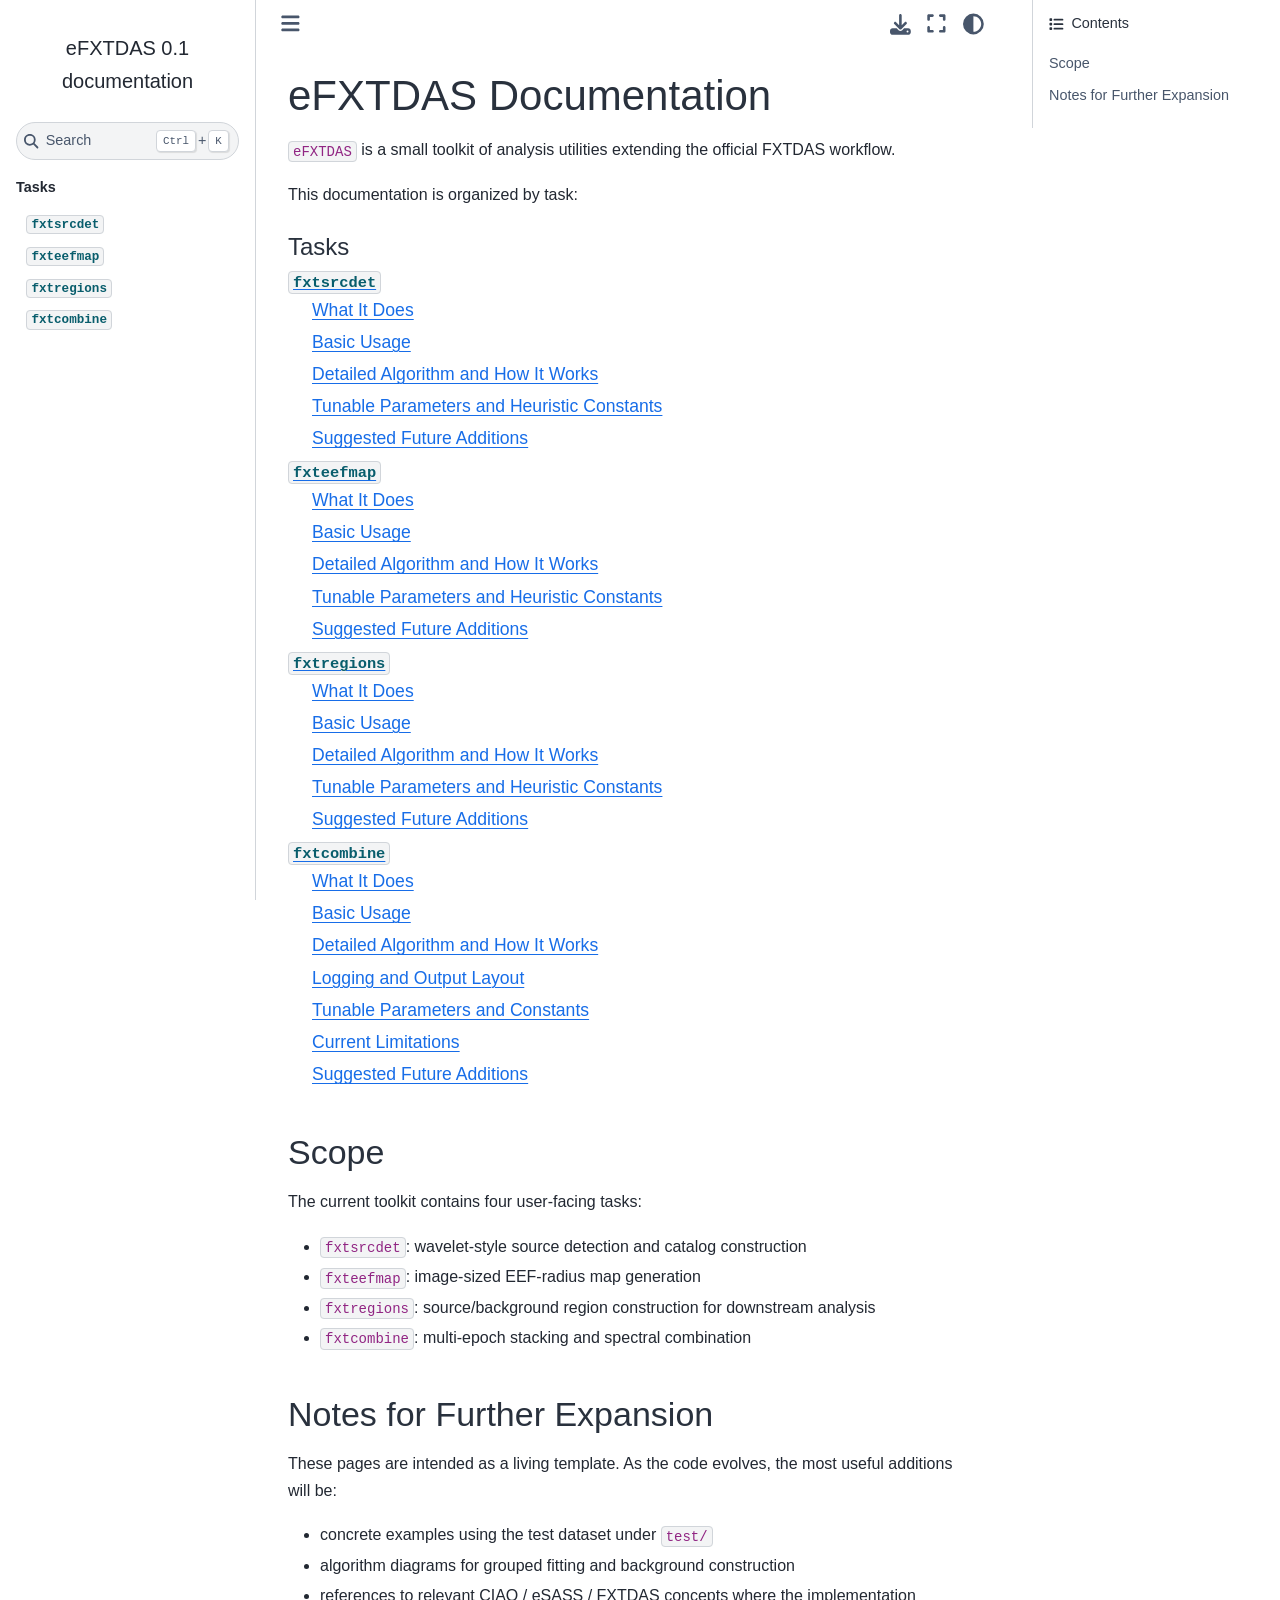
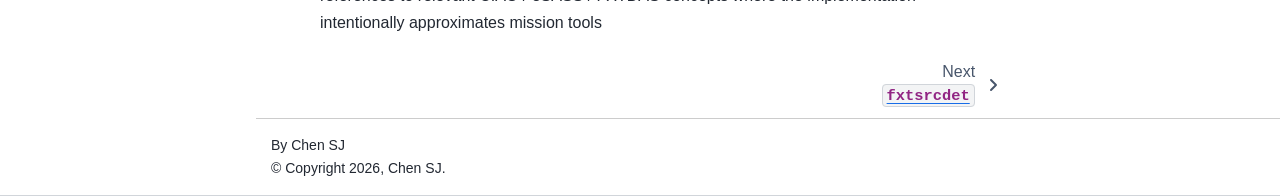
==== docs/_build/html/index.html @ da0e49a5 "first commit from macm4" ====
<!DOCTYPE html>


<html lang="en" data-content_root="./" >

  <head>
    <meta charset="utf-8" />
    <meta name="viewport" content="width=device-width, initial-scale=1.0" /><meta name="viewport" content="width=device-width, initial-scale=1" />

    <title>eFXTDAS Documentation &#8212; eFXTDAS 0.1 documentation</title>
  
  
  
  <script data-cfasync="false">
    document.documentElement.dataset.mode = localStorage.getItem("mode") || "";
    document.documentElement.dataset.theme = localStorage.getItem("theme") || "";
  </script>
  <!--
    this give us a css class that will be invisible only if js is disabled
  -->
  <noscript>
    <style>
      .pst-js-only { display: none !important; }

    </style>
  </noscript>
  
  <!-- Loaded before other Sphinx assets -->
  <link href="_static/styles/theme.css?digest=8878045cc6db502f8baf" rel="stylesheet" />
<link href="_static/styles/pydata-sphinx-theme.css?digest=8878045cc6db502f8baf" rel="stylesheet" />

    <link rel="stylesheet" type="text/css" href="_static/pygments.css?v=8f2a1f02" />
    <link rel="stylesheet" type="text/css" href="_static/styles/sphinx-book-theme.css?v=3c74b3bc" />
    <link rel="stylesheet" type="text/css" href="_static/custom.css?v=6dabc696" />
  
  <!-- So that users can add custom icons -->
  <script src="_static/scripts/fontawesome.js?digest=8878045cc6db502f8baf"></script>
  <!-- Pre-loaded scripts that we'll load fully later -->
  <link rel="preload" as="script" href="_static/scripts/bootstrap.js?digest=8878045cc6db502f8baf" />
<link rel="preload" as="script" href="_static/scripts/pydata-sphinx-theme.js?digest=8878045cc6db502f8baf" />

    <script src="_static/documentation_options.js?v=e1a75a79"></script>
    <script src="_static/doctools.js?v=9bcbadda"></script>
    <script src="_static/sphinx_highlight.js?v=dc90522c"></script>
    <script src="_static/scripts/sphinx-book-theme.js?v=fab101a9"></script>
    <script>DOCUMENTATION_OPTIONS.pagename = 'index';</script>
    <link rel="index" title="Index" href="genindex.html" />
    <link rel="search" title="Search" href="search.html" />
    <link rel="next" title="fxtsrcdet" href="fxtsrcdet.html" />
  <meta name="viewport" content="width=device-width, initial-scale=1"/>
  <meta name="docsearch:language" content="en"/>
  <meta name="docsearch:version" content="" />
  </head>
  
  
  <body data-bs-spy="scroll" data-bs-target=".bd-toc-nav" data-offset="180" data-bs-root-margin="0px 0px -60%" data-default-mode="">

  
  
  <div id="pst-skip-link" class="skip-link d-print-none"><a href="#main-content">Skip to main content</a></div>
  
  <div id="pst-scroll-pixel-helper"></div>
  
  <button type="button" class="btn rounded-pill" id="pst-back-to-top">
    <i class="fa-solid fa-arrow-up"></i>Back to top</button>

  
  <dialog id="pst-search-dialog">
    
<form class="bd-search d-flex align-items-center"
      action="search.html"
      method="get">
  <i class="fa-solid fa-magnifying-glass"></i>
  <input type="search"
         class="form-control"
         name="q"
         placeholder="Search..."
         aria-label="Search..."
         autocomplete="off"
         autocorrect="off"
         autocapitalize="off"
         spellcheck="false"/>
  <span class="search-button__kbd-shortcut"><kbd class="kbd-shortcut__modifier">Ctrl</kbd>+<kbd>K</kbd></span>
</form>
  </dialog>

  <div class="pst-async-banner-revealer d-none">
  <aside id="bd-header-version-warning" class="d-none d-print-none" aria-label="Version warning"></aside>
</div>

  
    <header class="bd-header navbar navbar-expand-lg bd-navbar d-print-none">
    </header>
  

  <div class="bd-container">
    <div class="bd-container__inner bd-page-width">
      
      
      
        
      
      <dialog id="pst-primary-sidebar-modal"></dialog>
      <div id="pst-primary-sidebar" class="bd-sidebar-primary bd-sidebar">
        

  
  <div class="sidebar-header-items sidebar-primary__section">
    
    
    
    
  </div>
  
    <div class="sidebar-primary-items__start sidebar-primary__section">
        <div class="sidebar-primary-item">

  
    
  

<a class="navbar-brand logo" href="#">
  
  
  
  
  
  
    <p class="title logo__title">eFXTDAS 0.1 documentation</p>
  
</a></div>
        <div class="sidebar-primary-item">

<button class="btn search-button-field search-button__button pst-js-only" title="Search" aria-label="Search" data-bs-placement="bottom" data-bs-toggle="tooltip">
 <i class="fa-solid fa-magnifying-glass"></i>
 <span class="search-button__default-text">Search</span>
 <span class="search-button__kbd-shortcut"><kbd class="kbd-shortcut__modifier">Ctrl</kbd>+<kbd class="kbd-shortcut__modifier">K</kbd></span>
</button></div>
        <div class="sidebar-primary-item"><nav class="bd-links bd-docs-nav" aria-label="Main">
    <div class="bd-toc-item navbar-nav active">
        <p aria-level="2" class="caption" role="heading"><span class="caption-text">Tasks</span></p>
<ul class="nav bd-sidenav">
<li class="toctree-l1"><a class="reference internal" href="fxtsrcdet.html"><code class="docutils literal notranslate"><span class="pre">fxtsrcdet</span></code></a></li>
<li class="toctree-l1"><a class="reference internal" href="fxteefmap.html"><code class="docutils literal notranslate"><span class="pre">fxteefmap</span></code></a></li>
<li class="toctree-l1"><a class="reference internal" href="fxtregions.html"><code class="docutils literal notranslate"><span class="pre">fxtregions</span></code></a></li>
<li class="toctree-l1"><a class="reference internal" href="fxtcombine.html"><code class="docutils literal notranslate"><span class="pre">fxtcombine</span></code></a></li>
</ul>

    </div>
</nav></div>
    </div>
  
  
  <div class="sidebar-primary-items__end sidebar-primary__section">
      <div class="sidebar-primary-item">
<div id="ethical-ad-placement"
      class="flat"
      data-ea-publisher="readthedocs"
      data-ea-type="readthedocs-sidebar"
      data-ea-manual="true">
</div></div>
  </div>


      </div>
      
      <main id="main-content" class="bd-main" role="main">
        
        

<div class="sbt-scroll-pixel-helper"></div>

          <div class="bd-content">
            <div class="bd-article-container">
              
              <div class="bd-header-article d-print-none">
<div class="header-article-items header-article__inner">
  
    <div class="header-article-items__start">
      
        <div class="header-article-item"><button class="sidebar-toggle primary-toggle btn btn-sm" title="Toggle primary sidebar" data-bs-placement="bottom" data-bs-toggle="tooltip">
  <span class="fa-solid fa-bars"></span>
</button></div>
      
    </div>
  
  
    <div class="header-article-items__end">
      
        <div class="header-article-item">

<div class="article-header-buttons">





<div class="dropdown dropdown-download-buttons">
  <button class="btn dropdown-toggle" type="button" data-bs-toggle="dropdown" aria-expanded="false" aria-label="Download this page">
    <i class="fas fa-download"></i>
  </button>
  <ul class="dropdown-menu">
      
      
      
      <li><a href="_sources/index.md" target="_blank"
   class="btn btn-sm btn-download-source-button dropdown-item"
   title="Download source file"
   data-bs-placement="left" data-bs-toggle="tooltip"
>
  

<span class="btn__icon-container">
  <i class="fas fa-file"></i>
  </span>
<span class="btn__text-container">.md</span>
</a>
</li>
      
      
      
      
      <li>
<button onclick="window.print()"
  class="btn btn-sm btn-download-pdf-button dropdown-item"
  title="Print to PDF"
  data-bs-placement="left" data-bs-toggle="tooltip"
>
  

<span class="btn__icon-container">
  <i class="fas fa-file-pdf"></i>
  </span>
<span class="btn__text-container">.pdf</span>
</button>
</li>
      
  </ul>
</div>




<button onclick="toggleFullScreen()"
  class="btn btn-sm btn-fullscreen-button pst-navbar-icon"
  title="Fullscreen mode"
  data-bs-placement="bottom" data-bs-toggle="tooltip"
>
  

<span class="btn__icon-container">
  <i class="fas fa-expand"></i>
  </span>

</button>



<button class="btn btn-sm nav-link pst-navbar-icon theme-switch-button pst-js-only" aria-label="Color mode" data-bs-title="Color mode"  data-bs-placement="bottom" data-bs-toggle="tooltip">
  <i class="theme-switch fa-solid fa-sun                fa-lg" data-mode="light" title="Light"></i>
  <i class="theme-switch fa-solid fa-moon               fa-lg" data-mode="dark"  title="Dark"></i>
  <i class="theme-switch fa-solid fa-circle-half-stroke fa-lg" data-mode="auto"  title="System Settings"></i>
</button>


<button class="btn btn-sm pst-navbar-icon search-button search-button__button pst-js-only" title="Search" aria-label="Search" data-bs-placement="bottom" data-bs-toggle="tooltip">
    <i class="fa-solid fa-magnifying-glass fa-lg"></i>
</button>
<button class="sidebar-toggle secondary-toggle btn btn-sm pst-navbar-icon" title="Toggle secondary sidebar" data-bs-placement="bottom" data-bs-toggle="tooltip">
    <span class="fa-solid fa-list"></span>
</button>
</div></div>
      
    </div>
  
</div>
</div>
              
              

<div id="jb-print-docs-body" class="onlyprint">
    <h1>eFXTDAS Documentation</h1>
    <!-- Table of contents -->
    <div id="print-main-content">
        <div id="jb-print-toc">
            
            <div>
                <h2> Contents </h2>
            </div>
            <nav aria-label="Page">
                <ul class="visible nav section-nav flex-column">
<li class="toc-h2 nav-item toc-entry"><a class="reference internal nav-link" href="#scope">Scope</a></li>
<li class="toc-h2 nav-item toc-entry"><a class="reference internal nav-link" href="#notes-for-further-expansion">Notes for Further Expansion</a></li>
</ul>
            </nav>
        </div>
    </div>
</div>

              
                
<div id="searchbox"></div>
                <article class="bd-article">
                  
  <section id="efxtdas-documentation">
<h1>eFXTDAS Documentation<a class="headerlink" href="#efxtdas-documentation" title="Link to this heading">#</a></h1>
<p><code class="docutils literal notranslate"><span class="pre">eFXTDAS</span></code> is a small toolkit of analysis utilities extending the official FXTDAS workflow.</p>
<p>This documentation is organized by task:</p>
<div class="toctree-wrapper compound">
<p aria-level="2" class="caption" role="heading"><span class="caption-text">Tasks</span></p>
<ul>
<li class="toctree-l1"><a class="reference internal" href="fxtsrcdet.html"><code class="docutils literal notranslate"><span class="pre">fxtsrcdet</span></code></a><ul>
<li class="toctree-l2"><a class="reference internal" href="fxtsrcdet.html#what-it-does">What It Does</a></li>
<li class="toctree-l2"><a class="reference internal" href="fxtsrcdet.html#basic-usage">Basic Usage</a></li>
<li class="toctree-l2"><a class="reference internal" href="fxtsrcdet.html#detailed-algorithm-and-how-it-works">Detailed Algorithm and How It Works</a></li>
<li class="toctree-l2"><a class="reference internal" href="fxtsrcdet.html#tunable-parameters-and-heuristic-constants">Tunable Parameters and Heuristic Constants</a></li>
<li class="toctree-l2"><a class="reference internal" href="fxtsrcdet.html#suggested-future-additions">Suggested Future Additions</a></li>
</ul>
</li>
<li class="toctree-l1"><a class="reference internal" href="fxteefmap.html"><code class="docutils literal notranslate"><span class="pre">fxteefmap</span></code></a><ul>
<li class="toctree-l2"><a class="reference internal" href="fxteefmap.html#what-it-does">What It Does</a></li>
<li class="toctree-l2"><a class="reference internal" href="fxteefmap.html#basic-usage">Basic Usage</a></li>
<li class="toctree-l2"><a class="reference internal" href="fxteefmap.html#detailed-algorithm-and-how-it-works">Detailed Algorithm and How It Works</a></li>
<li class="toctree-l2"><a class="reference internal" href="fxteefmap.html#tunable-parameters-and-heuristic-constants">Tunable Parameters and Heuristic Constants</a></li>
<li class="toctree-l2"><a class="reference internal" href="fxteefmap.html#suggested-future-additions">Suggested Future Additions</a></li>
</ul>
</li>
<li class="toctree-l1"><a class="reference internal" href="fxtregions.html"><code class="docutils literal notranslate"><span class="pre">fxtregions</span></code></a><ul>
<li class="toctree-l2"><a class="reference internal" href="fxtregions.html#what-it-does">What It Does</a></li>
<li class="toctree-l2"><a class="reference internal" href="fxtregions.html#basic-usage">Basic Usage</a></li>
<li class="toctree-l2"><a class="reference internal" href="fxtregions.html#detailed-algorithm-and-how-it-works">Detailed Algorithm and How It Works</a></li>
<li class="toctree-l2"><a class="reference internal" href="fxtregions.html#tunable-parameters-and-heuristic-constants">Tunable Parameters and Heuristic Constants</a></li>
<li class="toctree-l2"><a class="reference internal" href="fxtregions.html#suggested-future-additions">Suggested Future Additions</a></li>
</ul>
</li>
<li class="toctree-l1"><a class="reference internal" href="fxtcombine.html"><code class="docutils literal notranslate"><span class="pre">fxtcombine</span></code></a><ul>
<li class="toctree-l2"><a class="reference internal" href="fxtcombine.html#what-it-does">What It Does</a></li>
<li class="toctree-l2"><a class="reference internal" href="fxtcombine.html#basic-usage">Basic Usage</a></li>
<li class="toctree-l2"><a class="reference internal" href="fxtcombine.html#detailed-algorithm-and-how-it-works">Detailed Algorithm and How It Works</a></li>
<li class="toctree-l2"><a class="reference internal" href="fxtcombine.html#logging-and-output-layout">Logging and Output Layout</a></li>
<li class="toctree-l2"><a class="reference internal" href="fxtcombine.html#tunable-parameters-and-constants">Tunable Parameters and Constants</a></li>
<li class="toctree-l2"><a class="reference internal" href="fxtcombine.html#current-limitations">Current Limitations</a></li>
<li class="toctree-l2"><a class="reference internal" href="fxtcombine.html#suggested-future-additions">Suggested Future Additions</a></li>
</ul>
</li>
</ul>
</div>
<section id="scope">
<h2>Scope<a class="headerlink" href="#scope" title="Link to this heading">#</a></h2>
<p>The current toolkit contains four user-facing tasks:</p>
<ul class="simple">
<li><p><code class="docutils literal notranslate"><span class="pre">fxtsrcdet</span></code>: wavelet-style source detection and catalog construction</p></li>
<li><p><code class="docutils literal notranslate"><span class="pre">fxteefmap</span></code>: image-sized EEF-radius map generation</p></li>
<li><p><code class="docutils literal notranslate"><span class="pre">fxtregions</span></code>: source/background region construction for downstream analysis</p></li>
<li><p><code class="docutils literal notranslate"><span class="pre">fxtcombine</span></code>: multi-epoch stacking and spectral combination</p></li>
</ul>
</section>
<section id="notes-for-further-expansion">
<h2>Notes for Further Expansion<a class="headerlink" href="#notes-for-further-expansion" title="Link to this heading">#</a></h2>
<p>These pages are intended as a living template. As the code evolves, the most useful additions will be:</p>
<ul class="simple">
<li><p>concrete examples using the test dataset under <code class="docutils literal notranslate"><span class="pre">test/</span></code></p></li>
<li><p>algorithm diagrams for grouped fitting and background construction</p></li>
<li><p>references to relevant CIAO / eSASS / FXTDAS concepts where the implementation intentionally approximates mission tools</p></li>
</ul>
</section>
</section>


                </article>
              

              
              
              
              
                <footer class="prev-next-footer d-print-none">
                  
<div class="prev-next-area">
    <a class="right-next"
       href="fxtsrcdet.html"
       title="next page">
      <div class="prev-next-info">
        <p class="prev-next-subtitle">next</p>
        <p class="prev-next-title"><code class="docutils literal notranslate"><span class="pre">fxtsrcdet</span></code></p>
      </div>
      <i class="fa-solid fa-angle-right"></i>
    </a>
</div>
                </footer>
              
            </div>
            
            
              
                <dialog id="pst-secondary-sidebar-modal"></dialog>
                <div id="pst-secondary-sidebar" class="bd-sidebar-secondary bd-toc"><div class="sidebar-secondary-items sidebar-secondary__inner">


  <div class="sidebar-secondary-item"><div
    id="pst-page-navigation-heading-2"
    class="page-toc tocsection onthispage">
    <i class="fa-solid fa-list"></i> Contents
  </div>
  <nav id="pst-page-toc-nav" class="page-toc" aria-labelledby="pst-page-navigation-heading-2">
    <ul class="visible nav section-nav flex-column">
<li class="toc-h2 nav-item toc-entry"><a class="reference internal nav-link" href="#scope">Scope</a></li>
<li class="toc-h2 nav-item toc-entry"><a class="reference internal nav-link" href="#notes-for-further-expansion">Notes for Further Expansion</a></li>
</ul>
  </nav></div>

</div></div>
              
            
          </div>
          <footer class="bd-footer-content">
            
<div class="bd-footer-content__inner container">
  
  <div class="footer-item">
    
<p class="component-author">
By Chen SJ
</p>

  </div>
  
  <div class="footer-item">
    

  <p class="copyright">
    
      © Copyright 2026, Chen SJ.
      <br/>
    
  </p>

  </div>
  
  <div class="footer-item">
    
  </div>
  
  <div class="footer-item">
    
  </div>
  
</div>
          </footer>
        

      </main>
    </div>
  </div>
  
  <!-- Scripts loaded after <body> so the DOM is not blocked -->
  <script defer src="_static/scripts/bootstrap.js?digest=8878045cc6db502f8baf"></script>
<script defer src="_static/scripts/pydata-sphinx-theme.js?digest=8878045cc6db502f8baf"></script>

  <footer class="bd-footer">
  </footer>
  </body>
</html>
---- docs/_build/html/_static/styles/theme.css ----
/* Provided by Sphinx's 'basic' theme, and included in the final set of assets */
@import "../basic.css";
---- docs/_build/html/_static/pygments.css ----
html[data-theme="light"] .highlight pre { line-height: 125%; }
html[data-theme="light"] .highlight td.linenos .normal { color: inherit; background-color: transparent; padding-left: 5px; padding-right: 5px; }
html[data-theme="light"] .highlight span.linenos { color: inherit; background-color: transparent; padding-left: 5px; padding-right: 5px; }
html[data-theme="light"] .highlight td.linenos .special { color: #000000; background-color: #ffffc0; padding-left: 5px; padding-right: 5px; }
html[data-theme="light"] .highlight span.linenos.special { color: #000000; background-color: #ffffc0; padding-left: 5px; padding-right: 5px; }
html[data-theme="light"] .highlight .hll { background-color: #fae4c2 }
html[data-theme="light"] .highlight { background: #fefefe; color: #080808 }
html[data-theme="light"] .highlight .c { color: #515151 } /* Comment */
html[data-theme="light"] .highlight .err { color: #A12236 } /* Error */
html[data-theme="light"] .highlight .k { color: #6730C5 } /* Keyword */
html[data-theme="light"] .highlight .l { color: #7F4707 } /* Literal */
html[data-theme="light"] .highlight .n { color: #080808 } /* Name */
html[data-theme="light"] .highlight .o { color: #00622F } /* Operator */
html[data-theme="light"] .highlight .p { color: #080808 } /* Punctuation */
html[data-theme="light"] .highlight .ch { color: #515151 } /* Comment.Hashbang */
html[data-theme="light"] .highlight .cm { color: #515151 } /* Comment.Multiline */
html[data-theme="light"] .highlight .cp { color: #515151 } /* Comment.Preproc */
html[data-theme="light"] .highlight .cpf { color: #515151 } /* Comment.PreprocFile */
html[data-theme="light"] .highlight .c1 { color: #515151 } /* Comment.Single */
html[data-theme="light"] .highlight .cs { color: #515151 } /* Comment.Special */
html[data-theme="light"] .highlight .gd { color: #005B82 } /* Generic.Deleted */
html[data-theme="light"] .highlight .ge { font-style: italic } /* Generic.Emph */
html[data-theme="light"] .highlight .gh { color: #005B82 } /* Generic.Heading */
html[data-theme="light"] .highlight .gs { font-weight: bold } /* Generic.Strong */
html[data-theme="light"] .highlight .gu { color: #005B82 } /* Generic.Subheading */
html[data-theme="light"] .highlight .kc { color: #6730C5 } /* Keyword.Constant */
html[data-theme="light"] .highlight .kd { color: #6730C5 } /* Keyword.Declaration */
html[data-theme="light"] .highlight .kn { color: #6730C5 } /* Keyword.Namespace */
html[data-theme="light"] .highlight .kp { color: #6730C5 } /* Keyword.Pseudo */
html[data-theme="light"] .highlight .kr { color: #6730C5 } /* Keyword.Reserved */
html[data-theme="light"] .highlight .kt { color: #7F4707 } /* Keyword.Type */
html[data-theme="light"] .highlight .ld { color: #7F4707 } /* Literal.Date */
html[data-theme="light"] .highlight .m { color: #7F4707 } /* Literal.Number */
html[data-theme="light"] .highlight .s { color: #00622F } /* Literal.String */
html[data-theme="light"] .highlight .na { color: #912583 } /* Name.Attribute */
html[data-theme="light"] .highlight .nb { color: #7F4707 } /* Name.Builtin */
html[data-theme="light"] .highlight .nc { color: #005B82 } /* Name.Class */
html[data-theme="light"] .highlight .no { color: #005B82 } /* Name.Constant */
html[data-theme="light"] .highlight .nd { color: #7F4707 } /* Name.Decorator */
html[data-theme="light"] .highlight .ni { color: #00622F } /* Name.Entity */
html[data-theme="light"] .highlight .ne { color: #6730C5 } /* Name.Exception */
html[data-theme="light"] .highlight .nf { color: #005B82 } /* Name.Function */
html[data-theme="light"] .highlight .nl { color: #7F4707 } /* Name.Label */
html[data-theme="light"] .highlight .nn { color: #080808 } /* Name.Namespace */
html[data-theme="light"] .highlight .nx { color: #080808 } /* Name.Other */
html[data-theme="light"] .highlight .py { color: #005B82 } /* Name.Property */
html[data-theme="light"] .highlight .nt { color: #005B82 } /* Name.Tag */
html[data-theme="light"] .highlight .nv { color: #A12236 } /* Name.Variable */
html[data-theme="light"] .highlight .ow { color: #6730C5 } /* Operator.Word */
html[data-theme="light"] .highlight .pm { color: #080808 } /* Punctuation.Marker */
html[data-theme="light"] .highlight .w { color: #080808 } /* Text.Whitespace */
html[data-theme="light"] .highlight .mb { color: #7F4707 } /* Literal.Number.Bin */
html[data-theme="light"] .highlight .mf { color: #7F4707 } /* Literal.Number.Float */
html[data-theme="light"] .highlight .mh { color: #7F4707 } /* Literal.Number.Hex */
html[data-theme="light"] .highlight .mi { color: #7F4707 } /* Literal.Number.Integer */
html[data-theme="light"] .highlight .mo { color: #7F4707 } /* Literal.Number.Oct */
html[data-theme="light"] .highlight .sa { color: #00622F } /* Literal.String.Affix */
html[data-theme="light"] .highlight .sb { color: #00622F } /* Literal.String.Backtick */
html[data-theme="light"] .highlight .sc { color: #00622F } /* Literal.String.Char */
html[data-theme="light"] .highlight .dl { color: #00622F } /* Literal.String.Delimiter */
html[data-theme="light"] .highlight .sd { color: #00622F } /* Literal.String.Doc */
html[data-theme="light"] .highlight .s2 { color: #00622F } /* Literal.String.Double */
html[data-theme="light"] .highlight .se { color: #00622F } /* Literal.String.Escape */
html[data-theme="light"] .highlight .sh { color: #00622F } /* Literal.String.Heredoc */
html[data-theme="light"] .highlight .si { color: #00622F } /* Literal.String.Interpol */
html[data-theme="light"] .highlight .sx { color: #00622F } /* Literal.String.Other */
html[data-theme="light"] .highlight .sr { color: #A12236 } /* Literal.String.Regex */
html[data-theme="light"] .highlight .s1 { color: #00622F } /* Literal.String.Single */
html[data-theme="light"] .highlight .ss { color: #005B82 } /* Literal.String.Symbol */
html[data-theme="light"] .highlight .bp { color: #7F4707 } /* Name.Builtin.Pseudo */
html[data-theme="light"] .highlight .fm { color: #005B82 } /* Name.Function.Magic */
html[data-theme="light"] .highlight .vc { color: #A12236 } /* Name.Variable.Class */
html[data-theme="light"] .highlight .vg { color: #A12236 } /* Name.Variable.Global */
html[data-theme="light"] .highlight .vi { color: #A12236 } /* Name.Variable.Instance */
html[data-theme="light"] .highlight .vm { color: #7F4707 } /* Name.Variable.Magic */
html[data-theme="light"] .highlight .il { color: #7F4707 } /* Literal.Number.Integer.Long */
html[data-theme="dark"] .highlight pre { line-height: 125%; }
html[data-theme="dark"] .highlight td.linenos .normal { color: inherit; background-color: transparent; padding-left: 5px; padding-right: 5px; }
html[data-theme="dark"] .highlight span.linenos { color: inherit; background-color: transparent; padding-left: 5px; padding-right: 5px; }
html[data-theme="dark"] .highlight td.linenos .special { color: #000000; background-color: #ffffc0; padding-left: 5px; padding-right: 5px; }
html[data-theme="dark"] .highlight span.linenos.special { color: #000000; background-color: #ffffc0; padding-left: 5px; padding-right: 5px; }
html[data-theme="dark"] .highlight .hll { background-color: #ffd9002e }
html[data-theme="dark"] .highlight { background: #2b2b2b; color: #F8F8F2 }
html[data-theme="dark"] .highlight .c { color: #FFD900 } /* Comment */
html[data-theme="dark"] .highlight .err { color: #FFA07A } /* Error */
html[data-theme="dark"] .highlight .k { color: #DCC6E0 } /* Keyword */
html[data-theme="dark"] .highlight .l { color: #FFD900 } /* Literal */
html[data-theme="dark"] .highlight .n { color: #F8F8F2 } /* Name */
html[data-theme="dark"] .highlight .o { color: #ABE338 } /* Operator */
html[data-theme="dark"] .highlight .p { color: #F8F8F2 } /* Punctuation */
html[data-theme="dark"] .highlight .ch { color: #FFD900 } /* Comment.Hashbang */
html[data-theme="dark"] .highlight .cm { color: #FFD900 } /* Comment.Multiline */
html[data-theme="dark"] .highlight .cp { color: #FFD900 } /* Comment.Preproc */
html[data-theme="dark"] .highlight .cpf { color: #FFD900 } /* Comment.PreprocFile */
html[data-theme="dark"] .highlight .c1 { color: #FFD900 } /* Comment.Single */
html[data-theme="dark"] .highlight .cs { color: #FFD900 } /* Comment.Special */
html[data-theme="dark"] .highlight .gd { color: #00E0E0 } /* Generic.Deleted */
html[data-theme="dark"] .highlight .ge { font-style: italic } /* Generic.Emph */
html[data-theme="dark"] .highlight .gh { color: #00E0E0 } /* Generic.Heading */
html[data-theme="dark"] .highlight .gs { font-weight: bold } /* Generic.Strong */
html[data-theme="dark"] .highlight .gu { color: #00E0E0 } /* Generic.Subheading */
html[data-theme="dark"] .highlight .kc { color: #DCC6E0 } /* Keyword.Constant */
html[data-theme="dark"] .highlight .kd { color: #DCC6E0 } /* Keyword.Declaration */
html[data-theme="dark"] .highlight .kn { color: #DCC6E0 } /* Keyword.Namespace */
html[data-theme="dark"] .highlight .kp { color: #DCC6E0 } /* Keyword.Pseudo */
html[data-theme="dark"] .highlight .kr { color: #DCC6E0 } /* Keyword.Reserved */
html[data-theme="dark"] .highlight .kt { color: #FFD900 } /* Keyword.Type */
html[data-theme="dark"] .highlight .ld { color: #FFD900 } /* Literal.Date */
html[data-theme="dark"] .highlight .m { color: #FFD900 } /* Literal.Number */
html[data-theme="dark"] .highlight .s { color: #ABE338 } /* Literal.String */
html[data-theme="dark"] .highlight .na { color: #FFD900 } /* Name.Attribute */
html[data-theme="dark"] .highlight .nb { color: #FFD900 } /* Name.Builtin */
html[data-theme="dark"] .highlight .nc { color: #00E0E0 } /* Name.Class */
html[data-theme="dark"] .highlight .no { color: #00E0E0 } /* Name.Constant */
html[data-theme="dark"] .highlight .nd { color: #FFD900 } /* Name.Decorator */
html[data-theme="dark"] .highlight .ni { color: #ABE338 } /* Name.Entity */
html[data-theme="dark"] .highlight .ne { color: #DCC6E0 } /* Name.Exception */
html[data-theme="dark"] .highlight .nf { color: #00E0E0 } /* Name.Function */
html[data-theme="dark"] .highlight .nl { color: #FFD900 } /* Name.Label */
html[data-theme="dark"] .highlight .nn { color: #F8F8F2 } /* Name.Namespace */
html[data-theme="dark"] .highlight .nx { color: #F8F8F2 } /* Name.Other */
html[data-theme="dark"] .highlight .py { color: #00E0E0 } /* Name.Property */
html[data-theme="dark"] .highlight .nt { color: #00E0E0 } /* Name.Tag */
html[data-theme="dark"] .highlight .nv { color: #FFA07A } /* Name.Variable */
html[data-theme="dark"] .highlight .ow { color: #DCC6E0 } /* Operator.Word */
html[data-theme="dark"] .highlight .pm { color: #F8F8F2 } /* Punctuation.Marker */
html[data-theme="dark"] .highlight .w { color: #F8F8F2 } /* Text.Whitespace */
html[data-theme="dark"] .highlight .mb { color: #FFD900 } /* Literal.Number.Bin */
html[data-theme="dark"] .highlight .mf { color: #FFD900 } /* Literal.Number.Float */
html[data-theme="dark"] .highlight .mh { color: #FFD900 } /* Literal.Number.Hex */
html[data-theme="dark"] .highlight .mi { color: #FFD900 } /* Literal.Number.Integer */
html[data-theme="dark"] .highlight .mo { color: #FFD900 } /* Literal.Number.Oct */
html[data-theme="dark"] .highlight .sa { color: #ABE338 } /* Literal.String.Affix */
html[data-theme="dark"] .highlight .sb { color: #ABE338 } /* Literal.String.Backtick */
html[data-theme="dark"] .highlight .sc { color: #ABE338 } /* Literal.String.Char */
html[data-theme="dark"] .highlight .dl { color: #ABE338 } /* Literal.String.Delimiter */
html[data-theme="dark"] .highlight .sd { color: #ABE338 } /* Literal.String.Doc */
html[data-theme="dark"] .highlight .s2 { color: #ABE338 } /* Literal.String.Double */
html[data-theme="dark"] .highlight .se { color: #ABE338 } /* Literal.String.Escape */
html[data-theme="dark"] .highlight .sh { color: #ABE338 } /* Literal.String.Heredoc */
html[data-theme="dark"] .highlight .si { color: #ABE338 } /* Literal.String.Interpol */
html[data-theme="dark"] .highlight .sx { color: #ABE338 } /* Literal.String.Other */
html[data-theme="dark"] .highlight .sr { color: #FFA07A } /* Literal.String.Regex */
html[data-theme="dark"] .highlight .s1 { color: #ABE338 } /* Literal.String.Single */
html[data-theme="dark"] .highlight .ss { color: #00E0E0 } /* Literal.String.Symbol */
html[data-theme="dark"] .highlight .bp { color: #FFD900 } /* Name.Builtin.Pseudo */
html[data-theme="dark"] .highlight .fm { color: #00E0E0 } /* Name.Function.Magic */
html[data-theme="dark"] .highlight .vc { color: #FFA07A } /* Name.Variable.Class */
html[data-theme="dark"] .highlight .vg { color: #FFA07A } /* Name.Variable.Global */
html[data-theme="dark"] .highlight .vi { color: #FFA07A } /* Name.Variable.Instance */
html[data-theme="dark"] .highlight .vm { color: #FFD900 } /* Name.Variable.Magic */
html[data-theme="dark"] .highlight .il { color: #FFD900 } /* Literal.Number.Integer.Long */
---- docs/_build/html/_static/styles/sphinx-book-theme.css ----
@charset "UTF-8";
/*! sphinx-book-theme CSS
 * BSD 3-Clause License
 * Copyright (c) 2020, EBP
 * All rights reserved.
 *
 * This follows the 7-1 pattern described here:
 * https://sass-guidelin.es/#architecture
 */html[data-theme=dark],html[data-theme=light]{--pst-font-size-base:none;--pst-color-secondary:#e89217}html[data-theme=light]{--sbt-color-announcement:#616161;--pst-color-primary:#176de8}html[data-theme=dark]{--pst-color-primary:#528fe4;--sbt-color-announcement:#616161;--pst-color-background:#121212}html{scroll-padding-top:4rem}.sbt-scroll-pixel-helper{height:0;left:0;position:absolute;top:0;width:0}.d-n,.onlyprint{display:none}@media print{.onlyprint{display:block!important}.noprint{display:none!important}}.bd-article-container h1,.bd-article-container h2,.bd-article-container h3,.bd-article-container h4,.bd-article-container h5,.bd-article-container p.caption{color:var(--pst-color-muted)}.bd-article-container h1,.bd-article-container h2{font-weight:500}a.brackets:before{color:inherit;font-family:inherit;margin-right:0}table{position:relative}@media print{.bd-main .bd-content{height:auto;margin-left:2rem}.bd-main .bd-content #jb-print-docs-body{margin-left:0}.bd-main .bd-content #jb-print-docs-body h1{font-size:3em;margin-bottom:0;text-align:center}.bd-main .bd-content .bd-article{padding-top:0}.bd-main .bd-content .bd-article h1:first-of-type{display:none}.bd-main .bd-content .container{min-width:0!important}.bd-main .bd-content h1{margin-bottom:1em;margin-top:1em}.bd-main .bd-content h1,.bd-main .bd-content h2,.bd-main .bd-content h3,.bd-main .bd-content h4{break-after:avoid;color:#000}.bd-main .bd-content table{break-inside:avoid}.bd-main .bd-content pre{word-wrap:break-word}.bd-main .bd-content a.headerlink{display:none}.bd-main .bd-content aside.margin,.bd-main .bd-content aside.sidebar,.bd-main .bd-content blockquote.epigraph{border:none}.bd-main .bd-content .footer{margin-top:1em}.bd-main .bd-content #jb-print-toc{margin-bottom:1.5rem;margin-left:0}.bd-main .bd-content #jb-print-toc .section-nav{border-left:0!important;list-style-type:disc!important;margin-left:3em!important}.bd-main .bd-content #jb-print-toc .section-nav a{text-decoration:none!important}.bd-main .bd-content #jb-print-toc .section-nav li{display:list-item!important}.bd-main .bd-content #jb-print-toc .section-nav .nav{display:none}.bd-main .bd-footer-content{display:none!important}}.bd-header-announcement{background-color:var(--sbt-color-announcement);color:#fff}.bd-main .bd-content{justify-content:left}.bd-main .bd-content .bd-article-container{min-width:0;overflow-x:unset;padding:0}@media (min-width:1200px){.bd-main .bd-content .bd-article-container{max-width:calc(100% - var(--pst-sidebar-secondary))}}.bd-main .bd-content .bd-article-container .bd-article{padding-left:2rem;padding-right:2rem}@media (max-width:768px){.bd-main .bd-content .bd-article-container .bd-article{padding-left:1rem;padding-right:1rem}}.bd-main .bd-content .bd-article-container details.above-input summary,.bd-main .bd-content .bd-article-container details.below-input summary{border-left:3px solid var(--pst-color-primary)}

/*! sphinx-book-theme CSS
 * BSD 3-Clause License
 * Copyright (c) 2020, EBP
 * All rights reserved.
 *
 * This follows the 7-1 pattern described here:
 * https://sass-guidelin.es/#architecture
 */@media (min-width:768px){button.sidebar-toggle.primary-toggle{display:inline-block}}@media (max-width:768px){button.sidebar-toggle.primary-toggle{margin-bottom:0}}@media (min-width:1200px){button.sidebar-toggle.secondary-toggle{display:none}}@media (max-width:768px){button.sidebar-toggle.secondary-toggle{margin-bottom:0}}.bd-header-article{align-items:center;background-color:var(--pst-color-background);display:flex;font-size:.9em;padding:0 1rem;position:sticky;top:0;transition:left .2s;z-index:1020}@media (max-width:768px){.bd-header-article{height:3.5rem;padding:0 .5rem}}.scrolled .bd-header-article{box-shadow:0 6px 6px -6px var(--pst-color-shadow)}.bd-header-article .header-article__inner{padding:0}.bd-header-article .header-article-items{align-items:center;display:flex;height:3rem;width:100%}.bd-header-article .header-article-item{align-items:center;display:flex}.bd-header-article .article-header-buttons{display:flex}.bd-header-article .btn{align-items:center;border:none;color:var(--pst-color-text-muted);display:flex;font-size:1.3rem;padding-left:.5rem;padding-right:.5rem}.bd-header-article .btn svg{width:1.3rem}.bd-header-article .btn.show,.bd-header-article .btn:hover{border:none;color:var(--pst-color-text-base)}.bd-header-article .btn.show+.dropdown-menu,.bd-header-article .btn:hover+.dropdown-menu{display:block}.bd-header-article .btn:focus{box-shadow:none}.bd-header-article .btn.dropdown-toggle:after{display:none}.bd-header-article div.dropdown{align-items:center;display:flex}.bd-header-article .theme-switch-button{margin:0}.bd-header-article .theme-switch-button button,.bd-header-article .theme-switch-button i,.bd-header-article .theme-switch-button span{padding:0}.bd-header-article .theme-switch-button i,.bd-header-article .theme-switch-button span{transition:color .25s ease-out}.bd-header-article .theme-switch-button:active,.bd-header-article .theme-switch-button:hover{background-color:unset!important}.bd-header-article .theme-switch-button:active i,.bd-header-article .theme-switch-button:active span,.bd-header-article .theme-switch-button:hover i,.bd-header-article .theme-switch-button:hover span{color:var(--pst-color-text-base)}.bd-header-article .dropdown-menu{background-color:var(--pst-color-background);border-color:var(--pst-color-border);box-shadow:0 .2rem .5rem var(--pst-color-shadow),0 0 .0625rem var(--pst-color-shadow)!important;color:var(--pst-color-text-muted);top:2rem;transform:translateX(-75%)}.bd-header-article .dropdown-menu:hover{display:block}.bd-header-article .dropdown-menu .dropdown-item{align-items:center;display:inline-flex;font-size:1em;padding-left:.5em}.bd-header-article .dropdown-menu .dropdown-item:hover{background-color:initial;color:var(--pst-color-text-base);text-decoration:none}.bd-header-article .dropdown-menu .dropdown-item span img{height:1em}.bd-header-article .dropdown-menu .dropdown-item span.btn__icon-container{align-items:center;display:inline-flex;justify-content:center;width:1.7em}.bd-header{position:inherit}.bd-header button.sidebar-toggle{display:none}.bd-sidebar-primary{max-height:100vh;padding:1rem;top:0;transition:margin-left .25s ease 0s,opacity .25s ease 0s,visibility .25s ease 0s}@media (min-width:992px){.bd-sidebar-primary.pst-sidebar-hidden{margin-left:-20%;opacity:0;visibility:hidden}}@media (max-width:768px){.bd-sidebar-primary{z-index:1081}}.bd-sidebar-primary .sidebar-primary-items__start{border-top:none}.bd-sidebar-primary .navbar-icon-links{display:flex!important;gap:.5rem!important;justify-content:flex-start!important}@media (min-width:992px){.bd-sidebar-primary{flex-basis:20%}input#pst-primary-sidebar-checkbox:checked~.bd-container .bd-sidebar-primary{margin-left:-20%;opacity:0;visibility:hidden}}.bd-sidebar-secondary{top:0}@media (max-width:1200px){.bd-sidebar-secondary{z-index:1081}}.bd-sidebar-secondary .sidebar-secondary-items{display:flex;gap:.5rem;padding:0}.bd-sidebar-secondary .sidebar-secondary-items .sidebar-secondary-item{padding-bottom:0;padding-top:0}.bd-sidebar-secondary .onthispage{align-items:center;color:var(--pst-color-muted);display:flex;gap:.5rem;height:3rem;margin:0;min-height:3rem}@media (min-width:1200px){.bd-sidebar-secondary{background:var(--pst-color-background);height:fit-content;padding:0 1.5rem;transition:max-height .4s ease;z-index:2}.bd-sidebar-secondary .toc-item{border-left-color:var(--pst-color-surface);padding-top:0}.bd-sidebar-secondary .toc-item nav.page-toc{margin-bottom:0;transition:opacity .4s ease}.bd-sidebar-secondary.hide:not(:hover){max-height:3rem;overflow-y:hidden}.scrolled .bd-sidebar-secondary.hide:not(:hover){box-shadow:0 6px 6px -6px rgba(0,0,0,.3)}.bd-sidebar-secondary.hide:not(:hover) .onthispage:after{content:"\f107";font-family:Font Awesome\ 6 Free;font-weight:900;opacity:1;padding-left:.5em;transition:opacity .3s ease}.bd-sidebar-secondary.hide:not(:hover) nav.page-toc{opacity:0}}footer{font-size:var(--sbt-font-size-small-1)}footer.bd-footer-content{border-top:1px solid #ccc;display:flex;flex-wrap:wrap;font-size:87.5%;padding:15px}footer.bd-footer-content .bd-footer-content__inner{padding-left:0}footer.bd-footer-content .bd-footer-content__inner p{margin-bottom:0}.bd-footer-article{padding:0 1rem}@media (max-width:768px){.bd-footer-article{padding:0 .5rem}}#pst-back-to-top{font-size:.8rem}@media (min-width:1200px){#pst-back-to-top{display:none!important}}.bd-sidebar-primary .navbar-icon-links{column-gap:.5rem}.bd-sidebar-primary .navbar-icon-links .nav-link i,.bd-sidebar-primary .navbar-icon-links .nav-link span{font-size:1.2rem}.bd-sidebar-primary .navbar-icon-links .nav-link img{font-size:.8rem}.navbar-brand{flex-direction:column;gap:.25rem;height:unset;justify-content:center;max-height:unset}.navbar-brand:hover{text-decoration:none}.navbar-brand .logo__title{font-size:1.25rem;text-align:center;white-space:normal}.navbar-brand .logo__image{height:unset}.bd-search-container{margin:2em}.bd-search-container #search-results h2:first-child{display:none}.search-button-field{display:none;font-size:.9rem;width:100%}.search-button-field .search-button__kbd-shortcut{margin-left:auto}@media (min-width:992px){.search-button{display:none!important}.search-button-field{display:flex}}div#searchbox{padding-left:2rem;padding-right:2rem}@media (max-width:768px){div#searchbox{padding-left:1rem;padding-right:1rem}}@media (min-width:768px){div#searchbox p.highlight-link{margin-left:0}div#searchbox p.highlight-link a{font-size:1rem}}html[data-theme=dark] .admonition .admonition-title{color:var(--pst-color-text-base);text-shadow:0 1px 2px rgba(0,0,0,.3)}html[data-theme=light] .admonition .admonition-title{color:var(--pst-color-text-base)}img{max-width:100%}img.align-center{display:block;margin-left:auto;margin-right:auto}img.align-left{clear:left;float:left;margin-right:1em}img.align-right{clear:right;float:right;margin-left:1em}div.figure{margin-bottom:1em;text-align:center;width:100%}div.figure.align-left{text-align:left}div.figure.align-left p.caption{margin-left:0}div.figure.align-right{text-align:right}div.figure.align-right p.caption{margin-right:0}div.figure p.caption{margin:.5em 10%}div.figure.margin p.caption,div.figure.margin-caption p.caption{margin:.5em 0}div.figure.margin-caption p.caption{text-align:left}div.figure span.caption-number{font-weight:700}div.figure span{font-size:.9rem}label.margin-toggle{margin-bottom:0}label.margin-toggle.marginnote-label{display:none}label.margin-toggle sup{user-select:none}@media (max-width:992px){label.margin-toggle{color:#0071bc;cursor:pointer}label.margin-toggle.marginnote-label{display:inline}label.margin-toggle.marginnote-label:after{content:"⊕"}}input.margin-toggle{display:none}@media (max-width:992px){input.margin-toggle:checked+.marginnote,input.margin-toggle:checked+.sidenote{clear:both;display:block;float:left;left:1rem;margin:1rem 2.5%;position:relative;width:95%}}span.marginnote,span.sidenote{background-color:unset;border-left:none;float:right;font-size:.9em;margin-left:.5rem;position:relative;width:40%;z-index:2}@media (min-width:992px),print{span.marginnote,span.sidenote{clear:right;margin:0 -36% 0 0;width:33%}span.marginnote p.sidebar-title,span.sidenote p.sidebar-title{border-bottom:none;margin-bottom:-1rem;padding-left:0}span.marginnote p.sidebar-title~*,span.sidenote p.sidebar-title~*{padding-left:0;padding-right:0}}span.marginnote sup,span.sidenote sup{user-select:none}@media (max-width:992px){span.marginnote,span.sidenote{display:none}}aside.sidebar .note{margin:1rem;padding:0 0 1rem}aside.sidebar .admonition-title{margin:0 -1rem 0 0}aside.sidebar.margin .sidebar-title:empty{display:none}aside.sidebar.margin .admonition{margin:.5rem;padding-left:0;padding-right:0}aside.sidebar.margin .admonition .admonition-title{margin-left:0;margin-right:0}@media (min-width:992px){aside.sidebar.margin{border:none}aside.sidebar.margin .admonition{margin:1rem 0;padding:0 0 1rem}}.cell.tag_margin,.cell.tag_popout,.margin.docutils.container,aside.margin,div.margin,figure.margin{background-color:unset;float:right;font-size:.9em;margin-left:.5rem;position:relative;width:40%;z-index:2}@media (min-width:992px),print{.cell.tag_margin,.cell.tag_popout,.margin.docutils.container,aside.margin,div.margin,figure.margin{clear:right;margin:0 -36% 0 0;width:33%}.cell.tag_margin p.sidebar-title,.cell.tag_popout p.sidebar-title,.margin.docutils.container p.sidebar-title,aside.margin p.sidebar-title,div.margin p.sidebar-title,figure.margin p.sidebar-title{border-bottom:none;margin-bottom:-1rem;padding-left:0}.cell.tag_margin p.sidebar-title~*,.cell.tag_popout p.sidebar-title~*,.margin.docutils.container p.sidebar-title~*,aside.margin p.sidebar-title~*,div.margin p.sidebar-title~*,figure.margin p.sidebar-title~*{padding-left:0;padding-right:0}}.cell.tag_margin div.cell.tag_margin .cell_output,.cell.tag_popout div.cell.tag_margin .cell_output,.margin.docutils.container div.cell.tag_margin .cell_output,aside.margin div.cell.tag_margin .cell_output,div.margin div.cell.tag_margin .cell_output,figure.margin div.cell.tag_margin .cell_output{padding-left:0}div.figure.margin-caption figcaption,div.figure.margin-caption p.caption,figure.margin-caption figcaption{background-color:unset;float:right;font-size:.9em;margin-left:.5rem;position:relative;width:40%;z-index:2}@media (min-width:992px),print{div.figure.margin-caption figcaption,div.figure.margin-caption p.caption,figure.margin-caption figcaption{clear:right;margin:0 -36% 0 0;width:33%}div.figure.margin-caption figcaption p.sidebar-title,div.figure.margin-caption p.caption p.sidebar-title,figure.margin-caption figcaption p.sidebar-title{border-bottom:none;margin-bottom:-1rem;padding-left:0}div.figure.margin-caption figcaption p.sidebar-title~*,div.figure.margin-caption p.caption p.sidebar-title~*,figure.margin-caption figcaption p.sidebar-title~*{padding-left:0;padding-right:0}}.margin-caption figcaption{text-align:left}div.cell.tag_full-width,div.cell.tag_full_width,div.full-width,div.full_width{position:relative;z-index:2}@media (min-width:992px){div.cell.tag_full-width,div.cell.tag_full_width,div.full-width,div.full_width{max-width:136%;width:136%}}blockquote.epigraph,blockquote.highlights,blockquote.pull-quote{background-color:var(--pst-color-background);border-left:none;font-size:1.25em}blockquote div>p+p.attribution{color:#6c757d;font-size:.9em;font-style:normal;padding-right:2em;text-align:right}div[class*=highlight-],pre{clear:none}div.cell.tag_output_scroll div.cell_output,div.cell.tag_scroll-input div.cell_input,div.cell.tag_scroll-output div.cell_output{max-height:24em;overflow-y:auto}@media only print{div.utterances,hypothesis-sidebar{display:none}}html[data-theme=dark] .tag_hide_input .cell_input summary{color:var(--pst-color-link)}html[data-theme=dark] .tag_hide_input .cell_input summary:hover{color:var(--pst-color-link-hover)}html[data-theme=dark] .sd-card .sd-card-header,html[data-theme=dark] .sd-card .sd-card-title,html[data-theme=dark] .sd-card .sd-summary-title,html[data-theme=dark] .sd-dropdown .sd-card-header,html[data-theme=dark] .sd-dropdown .sd-card-title,html[data-theme=dark] .sd-dropdown .sd-summary-title{color:var(--pst-color-text-base);text-shadow:0 1px 2px rgba(0,0,0,.3)}html[data-theme=dark] .sphinx-tabs .sphinx-tabs-tab{background-color:var(--pst-color-surface);border-color:var(--pst-color-border);color:var(--pst-color-text-muted)}html[data-theme=dark] .sphinx-tabs .sphinx-tabs-tab[aria-selected=true]{background-color:var(--pst-color-background);border-bottom-color:var(--pst-color-background);color:var(--pst-color-text-base)}html[data-theme=dark] .sphinx-tabs .sphinx-tabs-tab:hover{color:var(--pst-color-text-base)}html[data-theme=dark] .sphinx-tabs .sphinx-tabs-panel{background-color:var(--pst-color-background);border-color:var(--pst-color-border);color:var(--pst-color-text-base)}html[data-theme=dark] details.above-input summary,html[data-theme=dark] details.below-input summary{color:var(--pst-color-link)}html[data-theme=dark] details.above-input summary:hover,html[data-theme=dark] details.below-input summary:hover{color:var(--pst-color-link-hover)}.thebelab-cell{border:none!important;margin-right:.5em!important}.thebelab-cell .thebelab-input{padding-left:10px!important}.cell.docutils.container{padding-right:0!important}button.thebe-launch-button{font-size:1em;height:2.5em}
/*# sourceMappingURL=sphinx-book-theme.css.map*/
---- docs/_build/html/_static/custom.css ----
.mermaid {
  width: 100%;
  text-align: center;
}

.mermaid svg {
  max-width: 100%;
  width: min(1100px, 100%);
  height: auto;
}
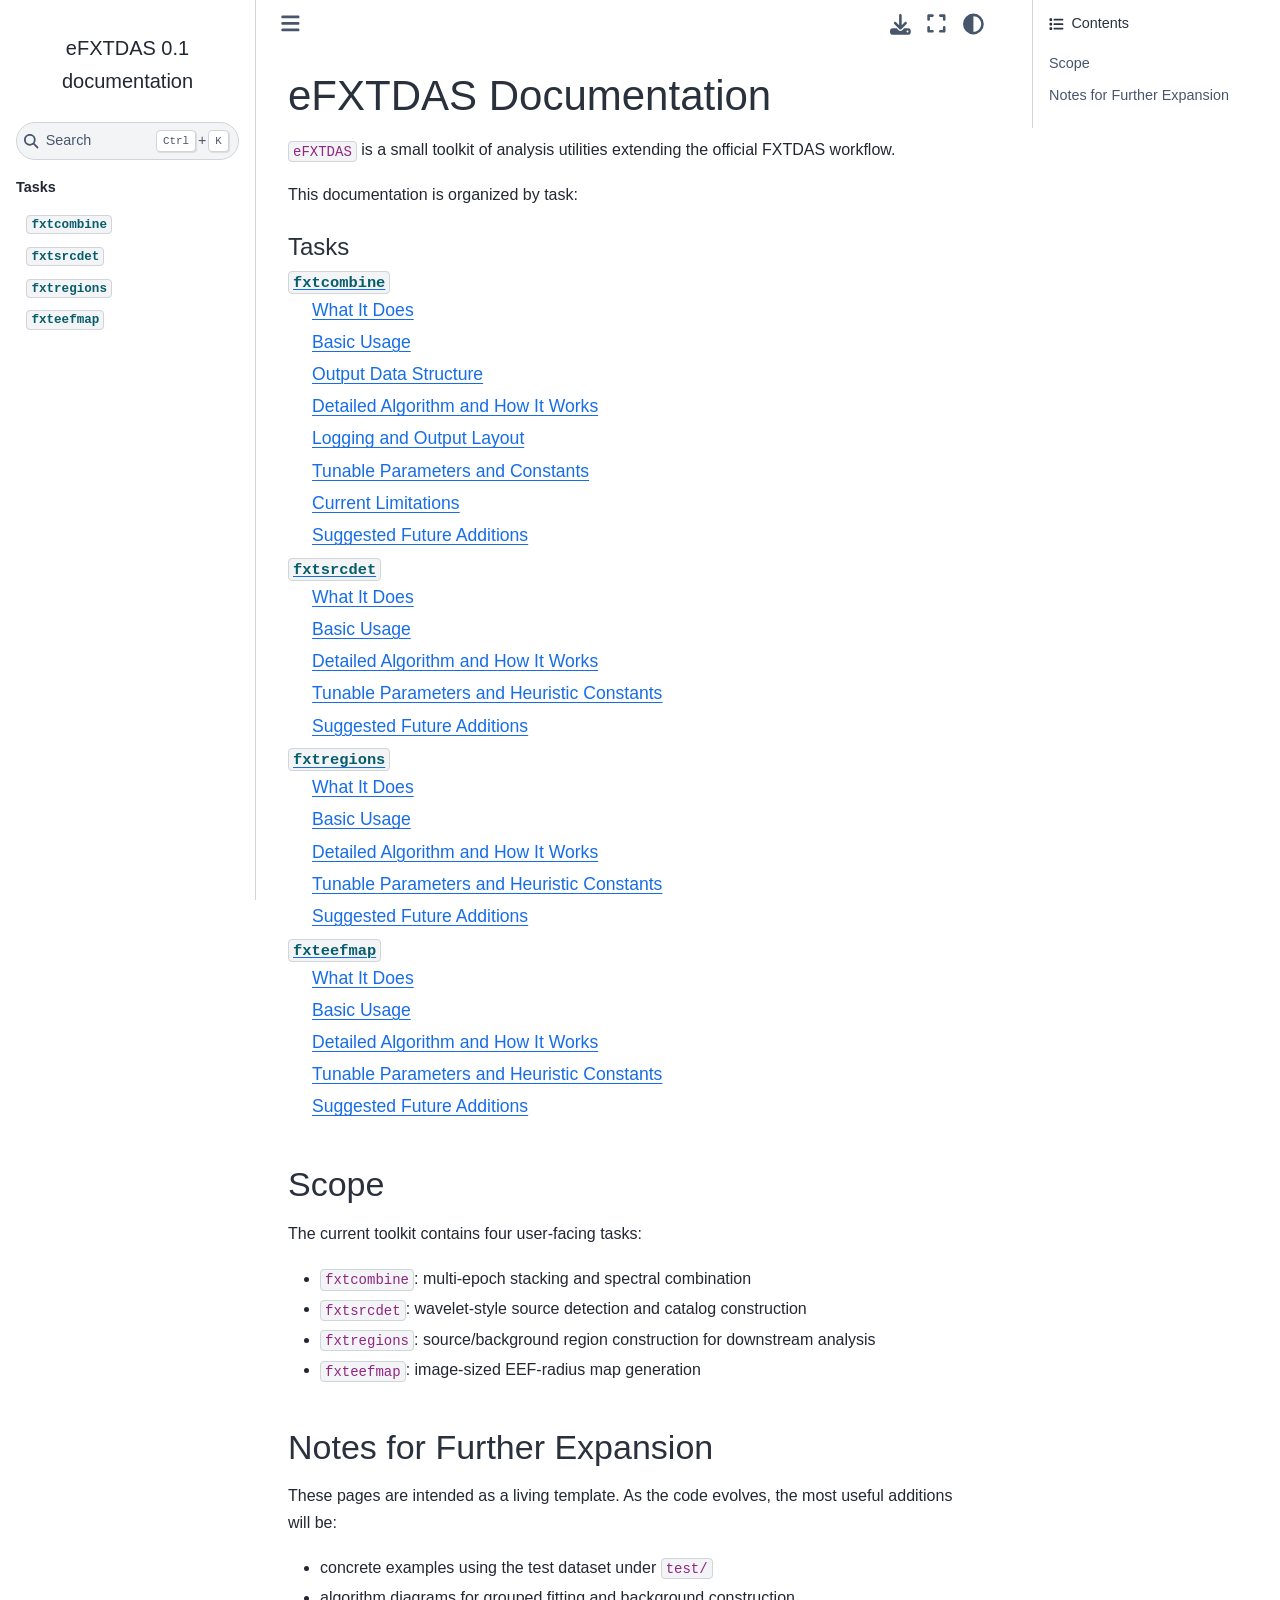
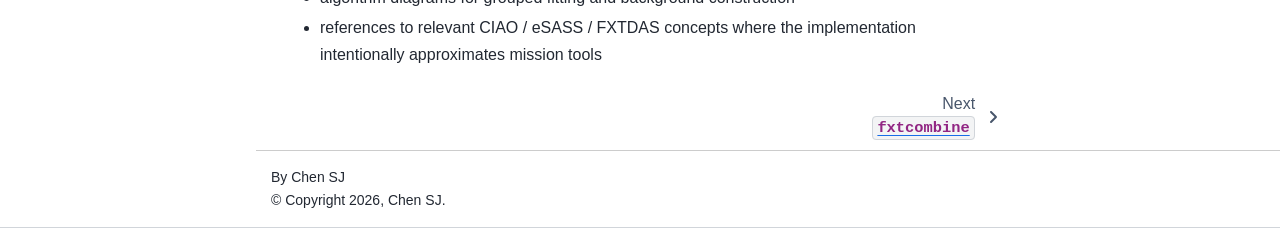
==== commit 5bc10558: "fxtcombine now uses energy ranges; eefmap now generates for each energy range for each obsid" ====
--- a/docs/_build/html/index.html
+++ b/docs/_build/html/index.html
@@ -47,7 +47,7 @@
     <script>DOCUMENTATION_OPTIONS.pagename = 'index';</script>
     <link rel="index" title="Index" href="genindex.html" />
     <link rel="search" title="Search" href="search.html" />
-    <link rel="next" title="fxtsrcdet" href="fxtsrcdet.html" />
+    <link rel="next" title="fxtcombine" href="fxtcombine.html" />
   <meta name="viewport" content="width=device-width, initial-scale=1"/>
   <meta name="docsearch:language" content="en"/>
   <meta name="docsearch:version" content="" />
@@ -141,10 +141,10 @@
     <div class="bd-toc-item navbar-nav active">
         <p aria-level="2" class="caption" role="heading"><span class="caption-text">Tasks</span></p>
 <ul class="nav bd-sidenav">
+<li class="toctree-l1"><a class="reference internal" href="fxtcombine.html"><code class="docutils literal notranslate"><span class="pre">fxtcombine</span></code></a></li>
 <li class="toctree-l1"><a class="reference internal" href="fxtsrcdet.html"><code class="docutils literal notranslate"><span class="pre">fxtsrcdet</span></code></a></li>
+<li class="toctree-l1"><a class="reference internal" href="fxtregions.html"><code class="docutils literal notranslate"><span class="pre">fxtregions</span></code></a></li>
 <li class="toctree-l1"><a class="reference internal" href="fxteefmap.html"><code class="docutils literal notranslate"><span class="pre">fxteefmap</span></code></a></li>
-<li class="toctree-l1"><a class="reference internal" href="fxtregions.html"><code class="docutils literal notranslate"><span class="pre">fxtregions</span></code></a></li>
-<li class="toctree-l1"><a class="reference internal" href="fxtcombine.html"><code class="docutils literal notranslate"><span class="pre">fxtcombine</span></code></a></li>
 </ul>
 
     </div>
@@ -310,6 +310,17 @@
 <div class="toctree-wrapper compound">
 <p aria-level="2" class="caption" role="heading"><span class="caption-text">Tasks</span></p>
 <ul>
+<li class="toctree-l1"><a class="reference internal" href="fxtcombine.html"><code class="docutils literal notranslate"><span class="pre">fxtcombine</span></code></a><ul>
+<li class="toctree-l2"><a class="reference internal" href="fxtcombine.html#what-it-does">What It Does</a></li>
+<li class="toctree-l2"><a class="reference internal" href="fxtcombine.html#basic-usage">Basic Usage</a></li>
+<li class="toctree-l2"><a class="reference internal" href="fxtcombine.html#output-data-structure">Output Data Structure</a></li>
+<li class="toctree-l2"><a class="reference internal" href="fxtcombine.html#detailed-algorithm-and-how-it-works">Detailed Algorithm and How It Works</a></li>
+<li class="toctree-l2"><a class="reference internal" href="fxtcombine.html#logging-and-output-layout">Logging and Output Layout</a></li>
+<li class="toctree-l2"><a class="reference internal" href="fxtcombine.html#tunable-parameters-and-constants">Tunable Parameters and Constants</a></li>
+<li class="toctree-l2"><a class="reference internal" href="fxtcombine.html#current-limitations">Current Limitations</a></li>
+<li class="toctree-l2"><a class="reference internal" href="fxtcombine.html#suggested-future-additions">Suggested Future Additions</a></li>
+</ul>
+</li>
 <li class="toctree-l1"><a class="reference internal" href="fxtsrcdet.html"><code class="docutils literal notranslate"><span class="pre">fxtsrcdet</span></code></a><ul>
 <li class="toctree-l2"><a class="reference internal" href="fxtsrcdet.html#what-it-does">What It Does</a></li>
 <li class="toctree-l2"><a class="reference internal" href="fxtsrcdet.html#basic-usage">Basic Usage</a></li>
@@ -318,6 +329,14 @@
 <li class="toctree-l2"><a class="reference internal" href="fxtsrcdet.html#suggested-future-additions">Suggested Future Additions</a></li>
 </ul>
 </li>
+<li class="toctree-l1"><a class="reference internal" href="fxtregions.html"><code class="docutils literal notranslate"><span class="pre">fxtregions</span></code></a><ul>
+<li class="toctree-l2"><a class="reference internal" href="fxtregions.html#what-it-does">What It Does</a></li>
+<li class="toctree-l2"><a class="reference internal" href="fxtregions.html#basic-usage">Basic Usage</a></li>
+<li class="toctree-l2"><a class="reference internal" href="fxtregions.html#detailed-algorithm-and-how-it-works">Detailed Algorithm and How It Works</a></li>
+<li class="toctree-l2"><a class="reference internal" href="fxtregions.html#tunable-parameters-and-heuristic-constants">Tunable Parameters and Heuristic Constants</a></li>
+<li class="toctree-l2"><a class="reference internal" href="fxtregions.html#suggested-future-additions">Suggested Future Additions</a></li>
+</ul>
+</li>
 <li class="toctree-l1"><a class="reference internal" href="fxteefmap.html"><code class="docutils literal notranslate"><span class="pre">fxteefmap</span></code></a><ul>
 <li class="toctree-l2"><a class="reference internal" href="fxteefmap.html#what-it-does">What It Does</a></li>
 <li class="toctree-l2"><a class="reference internal" href="fxteefmap.html#basic-usage">Basic Usage</a></li>
@@ -326,34 +345,16 @@
 <li class="toctree-l2"><a class="reference internal" href="fxteefmap.html#suggested-future-additions">Suggested Future Additions</a></li>
 </ul>
 </li>
-<li class="toctree-l1"><a class="reference internal" href="fxtregions.html"><code class="docutils literal notranslate"><span class="pre">fxtregions</span></code></a><ul>
-<li class="toctree-l2"><a class="reference internal" href="fxtregions.html#what-it-does">What It Does</a></li>
-<li class="toctree-l2"><a class="reference internal" href="fxtregions.html#basic-usage">Basic Usage</a></li>
-<li class="toctree-l2"><a class="reference internal" href="fxtregions.html#detailed-algorithm-and-how-it-works">Detailed Algorithm and How It Works</a></li>
-<li class="toctree-l2"><a class="reference internal" href="fxtregions.html#tunable-parameters-and-heuristic-constants">Tunable Parameters and Heuristic Constants</a></li>
-<li class="toctree-l2"><a class="reference internal" href="fxtregions.html#suggested-future-additions">Suggested Future Additions</a></li>
-</ul>
-</li>
-<li class="toctree-l1"><a class="reference internal" href="fxtcombine.html"><code class="docutils literal notranslate"><span class="pre">fxtcombine</span></code></a><ul>
-<li class="toctree-l2"><a class="reference internal" href="fxtcombine.html#what-it-does">What It Does</a></li>
-<li class="toctree-l2"><a class="reference internal" href="fxtcombine.html#basic-usage">Basic Usage</a></li>
-<li class="toctree-l2"><a class="reference internal" href="fxtcombine.html#detailed-algorithm-and-how-it-works">Detailed Algorithm and How It Works</a></li>
-<li class="toctree-l2"><a class="reference internal" href="fxtcombine.html#logging-and-output-layout">Logging and Output Layout</a></li>
-<li class="toctree-l2"><a class="reference internal" href="fxtcombine.html#tunable-parameters-and-constants">Tunable Parameters and Constants</a></li>
-<li class="toctree-l2"><a class="reference internal" href="fxtcombine.html#current-limitations">Current Limitations</a></li>
-<li class="toctree-l2"><a class="reference internal" href="fxtcombine.html#suggested-future-additions">Suggested Future Additions</a></li>
-</ul>
-</li>
 </ul>
 </div>
 <section id="scope">
 <h2>Scope<a class="headerlink" href="#scope" title="Link to this heading">#</a></h2>
 <p>The current toolkit contains four user-facing tasks:</p>
 <ul class="simple">
+<li><p><code class="docutils literal notranslate"><span class="pre">fxtcombine</span></code>: multi-epoch stacking and spectral combination</p></li>
 <li><p><code class="docutils literal notranslate"><span class="pre">fxtsrcdet</span></code>: wavelet-style source detection and catalog construction</p></li>
+<li><p><code class="docutils literal notranslate"><span class="pre">fxtregions</span></code>: source/background region construction for downstream analysis</p></li>
 <li><p><code class="docutils literal notranslate"><span class="pre">fxteefmap</span></code>: image-sized EEF-radius map generation</p></li>
-<li><p><code class="docutils literal notranslate"><span class="pre">fxtregions</span></code>: source/background region construction for downstream analysis</p></li>
-<li><p><code class="docutils literal notranslate"><span class="pre">fxtcombine</span></code>: multi-epoch stacking and spectral combination</p></li>
 </ul>
 </section>
 <section id="notes-for-further-expansion">
@@ -379,11 +380,11 @@
                   
 <div class="prev-next-area">
     <a class="right-next"
-       href="fxtsrcdet.html"
+       href="fxtcombine.html"
        title="next page">
       <div class="prev-next-info">
         <p class="prev-next-subtitle">next</p>
-        <p class="prev-next-title"><code class="docutils literal notranslate"><span class="pre">fxtsrcdet</span></code></p>
+        <p class="prev-next-title"><code class="docutils literal notranslate"><span class="pre">fxtcombine</span></code></p>
       </div>
       <i class="fa-solid fa-angle-right"></i>
     </a>
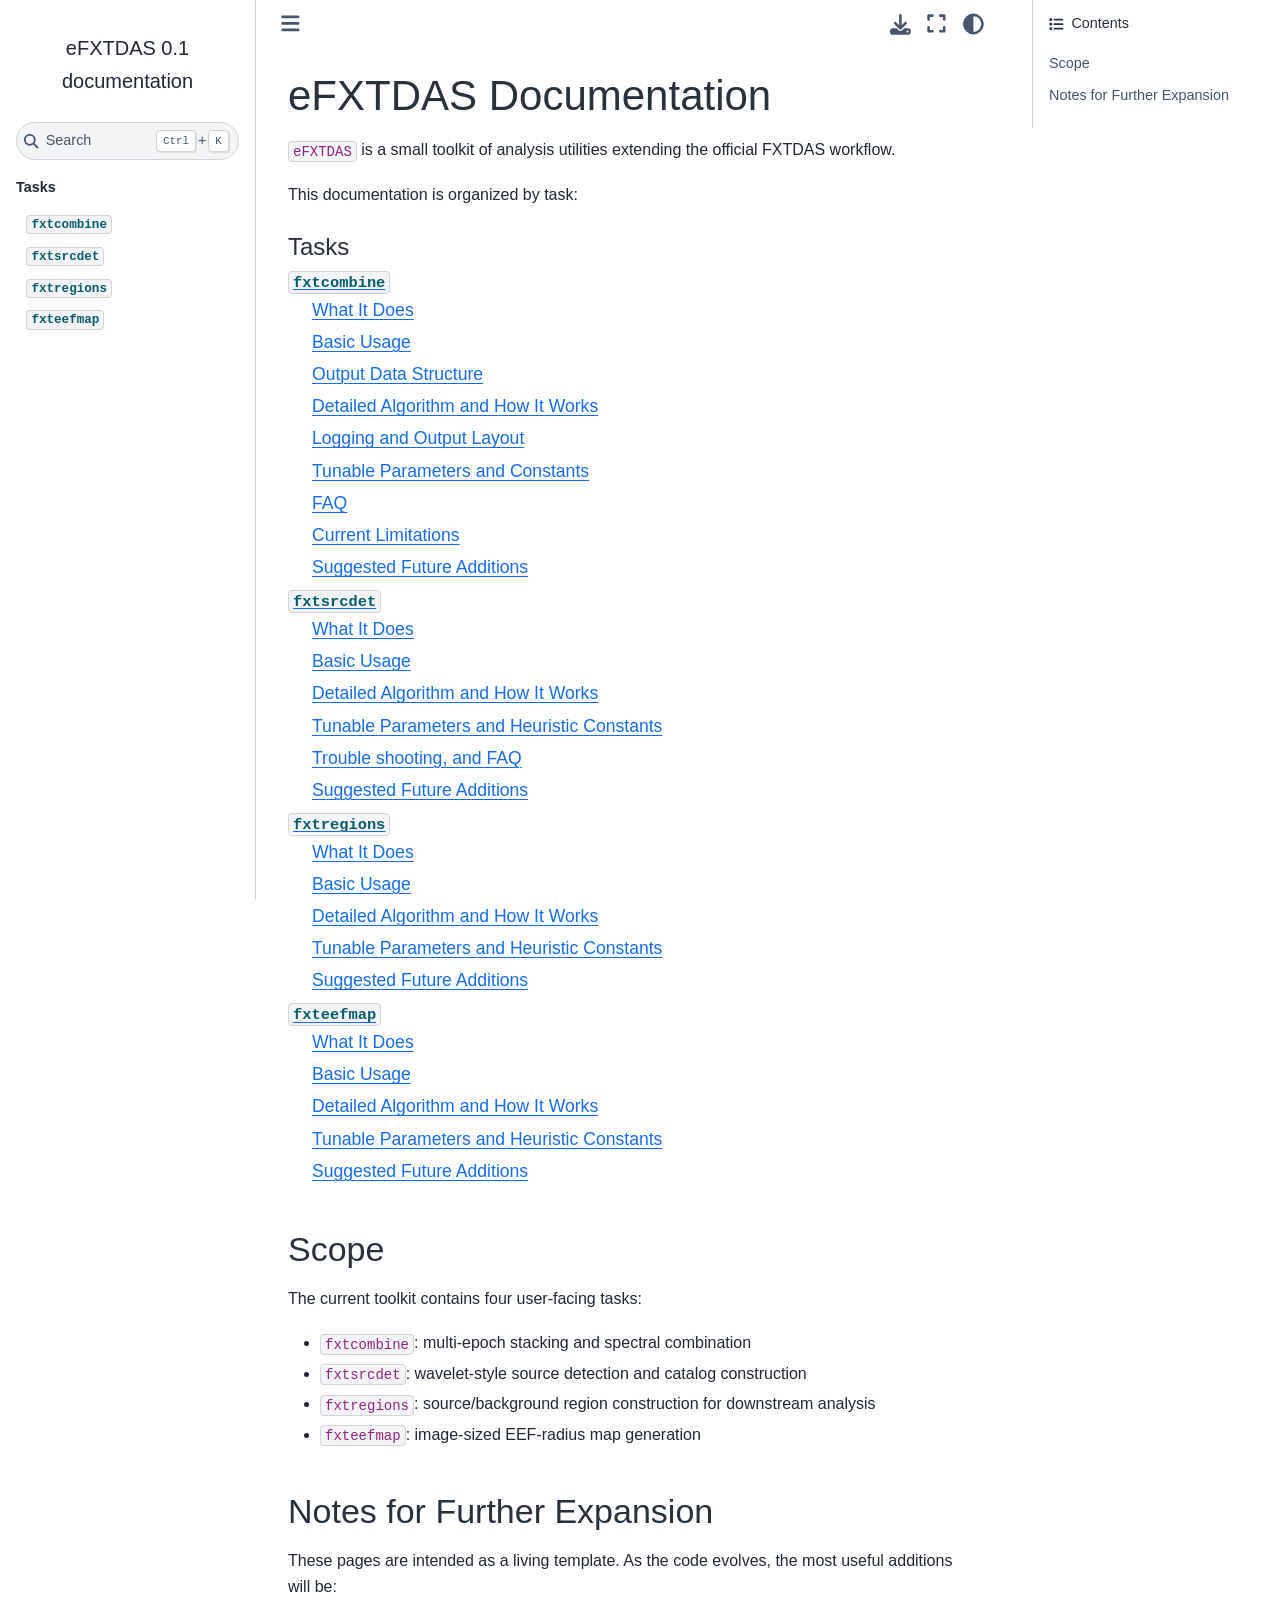
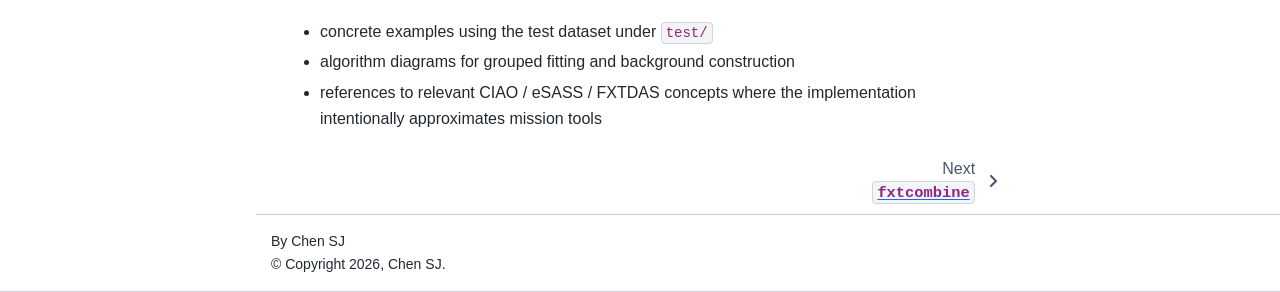
==== commit ece6a88f: "fixed fxtcombine __init__ stale import" ====
--- a/docs/_build/html/index.html
+++ b/docs/_build/html/index.html
@@ -317,6 +317,7 @@
 <li class="toctree-l2"><a class="reference internal" href="fxtcombine.html#detailed-algorithm-and-how-it-works">Detailed Algorithm and How It Works</a></li>
 <li class="toctree-l2"><a class="reference internal" href="fxtcombine.html#logging-and-output-layout">Logging and Output Layout</a></li>
 <li class="toctree-l2"><a class="reference internal" href="fxtcombine.html#tunable-parameters-and-constants">Tunable Parameters and Constants</a></li>
+<li class="toctree-l2"><a class="reference internal" href="fxtcombine.html#faq">FAQ</a></li>
 <li class="toctree-l2"><a class="reference internal" href="fxtcombine.html#current-limitations">Current Limitations</a></li>
 <li class="toctree-l2"><a class="reference internal" href="fxtcombine.html#suggested-future-additions">Suggested Future Additions</a></li>
 </ul>
@@ -326,6 +327,7 @@
 <li class="toctree-l2"><a class="reference internal" href="fxtsrcdet.html#basic-usage">Basic Usage</a></li>
 <li class="toctree-l2"><a class="reference internal" href="fxtsrcdet.html#detailed-algorithm-and-how-it-works">Detailed Algorithm and How It Works</a></li>
 <li class="toctree-l2"><a class="reference internal" href="fxtsrcdet.html#tunable-parameters-and-heuristic-constants">Tunable Parameters and Heuristic Constants</a></li>
+<li class="toctree-l2"><a class="reference internal" href="fxtsrcdet.html#trouble-shooting-and-faq">Trouble shooting, and FAQ</a></li>
 <li class="toctree-l2"><a class="reference internal" href="fxtsrcdet.html#suggested-future-additions">Suggested Future Additions</a></li>
 </ul>
 </li>
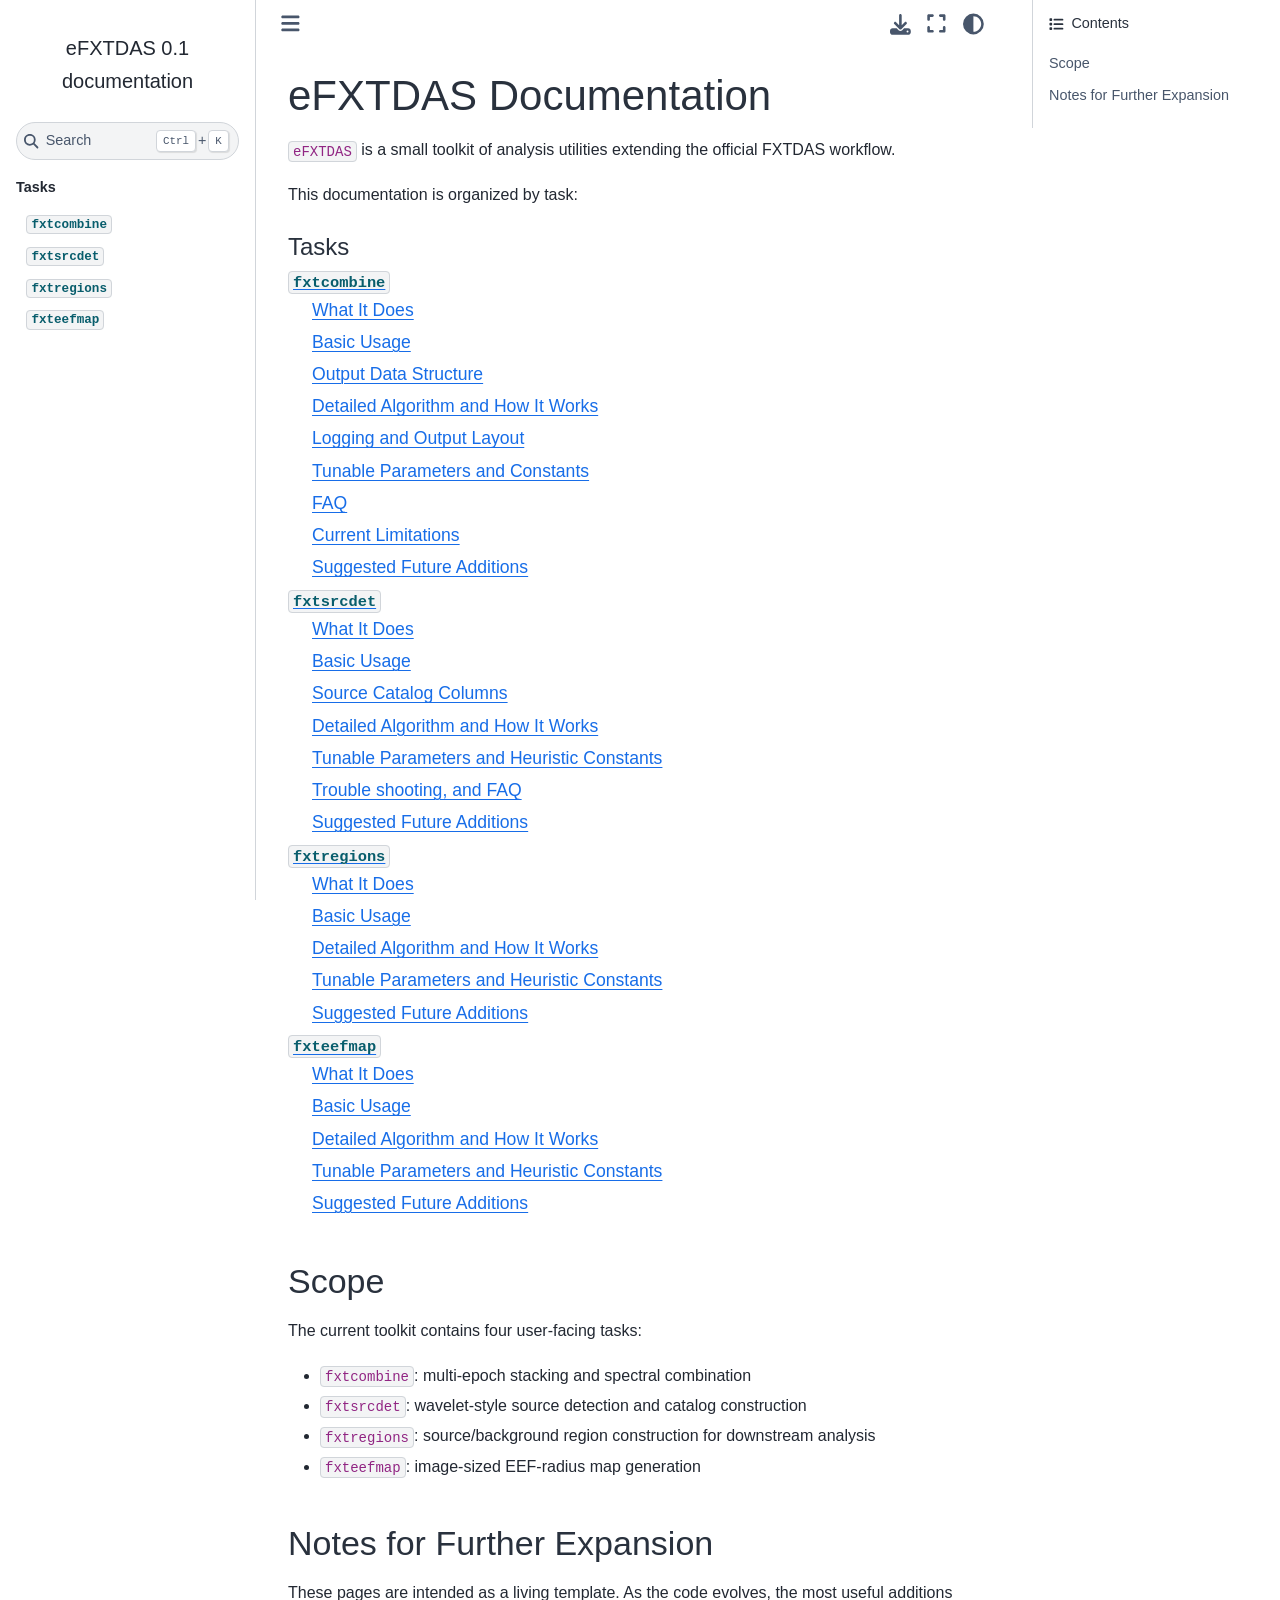
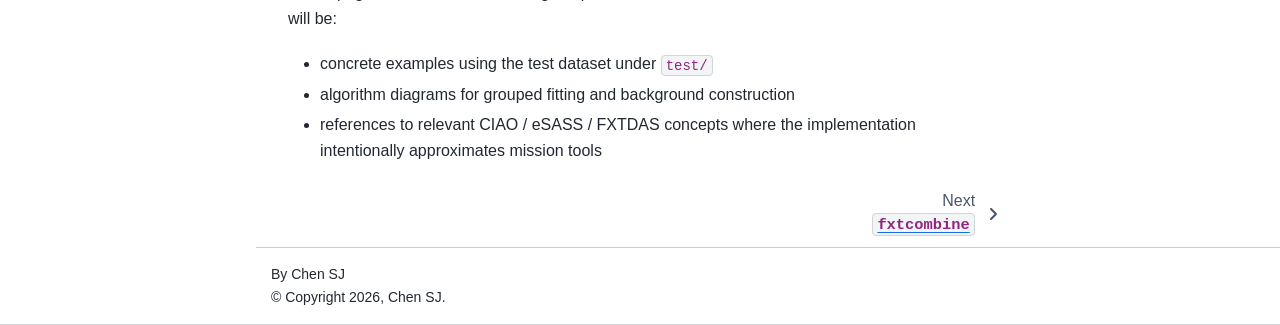
==== commit f2cea0f0: "Refine README and add env-overridable internal config defaults" ====
--- a/docs/_build/html/index.html
+++ b/docs/_build/html/index.html
@@ -325,6 +325,7 @@
 <li class="toctree-l1"><a class="reference internal" href="fxtsrcdet.html"><code class="docutils literal notranslate"><span class="pre">fxtsrcdet</span></code></a><ul>
 <li class="toctree-l2"><a class="reference internal" href="fxtsrcdet.html#what-it-does">What It Does</a></li>
 <li class="toctree-l2"><a class="reference internal" href="fxtsrcdet.html#basic-usage">Basic Usage</a></li>
+<li class="toctree-l2"><a class="reference internal" href="fxtsrcdet.html#source-catalog-columns">Source Catalog Columns</a></li>
 <li class="toctree-l2"><a class="reference internal" href="fxtsrcdet.html#detailed-algorithm-and-how-it-works">Detailed Algorithm and How It Works</a></li>
 <li class="toctree-l2"><a class="reference internal" href="fxtsrcdet.html#tunable-parameters-and-heuristic-constants">Tunable Parameters and Heuristic Constants</a></li>
 <li class="toctree-l2"><a class="reference internal" href="fxtsrcdet.html#trouble-shooting-and-faq">Trouble shooting, and FAQ</a></li>
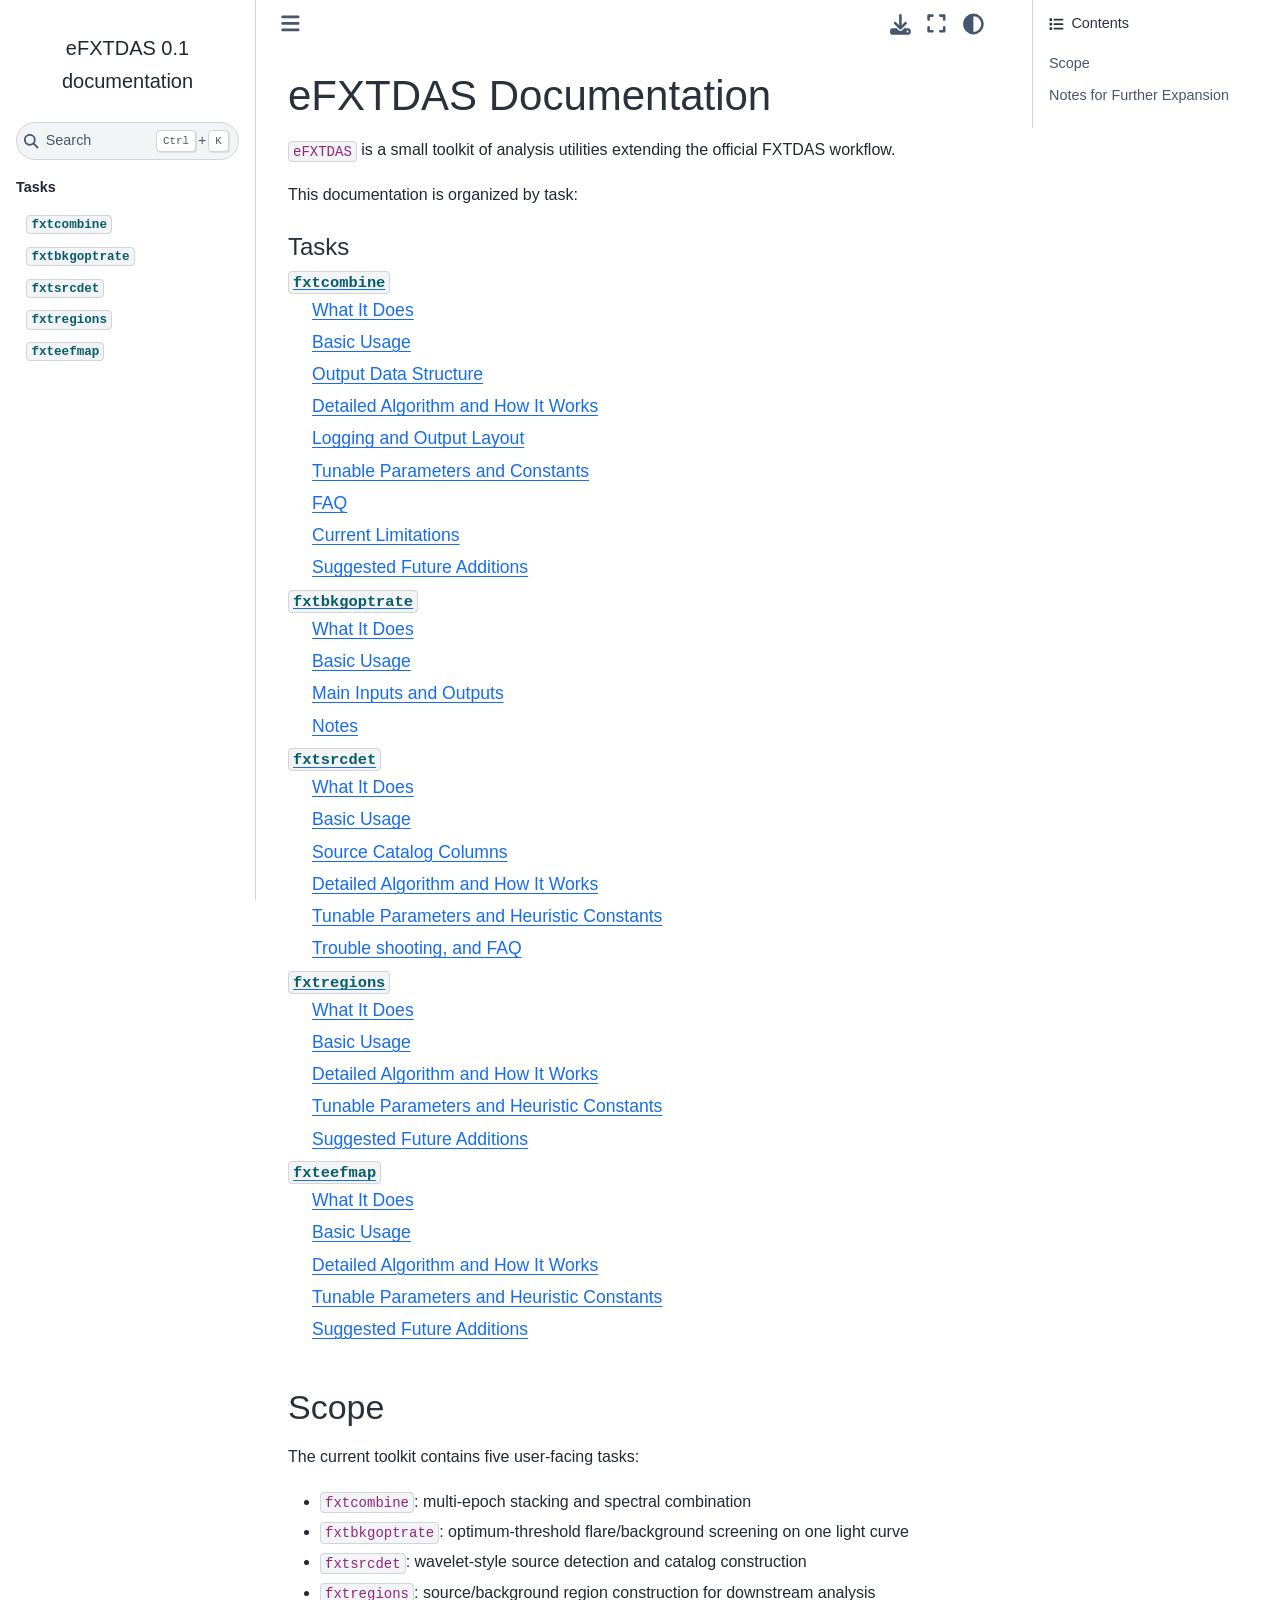
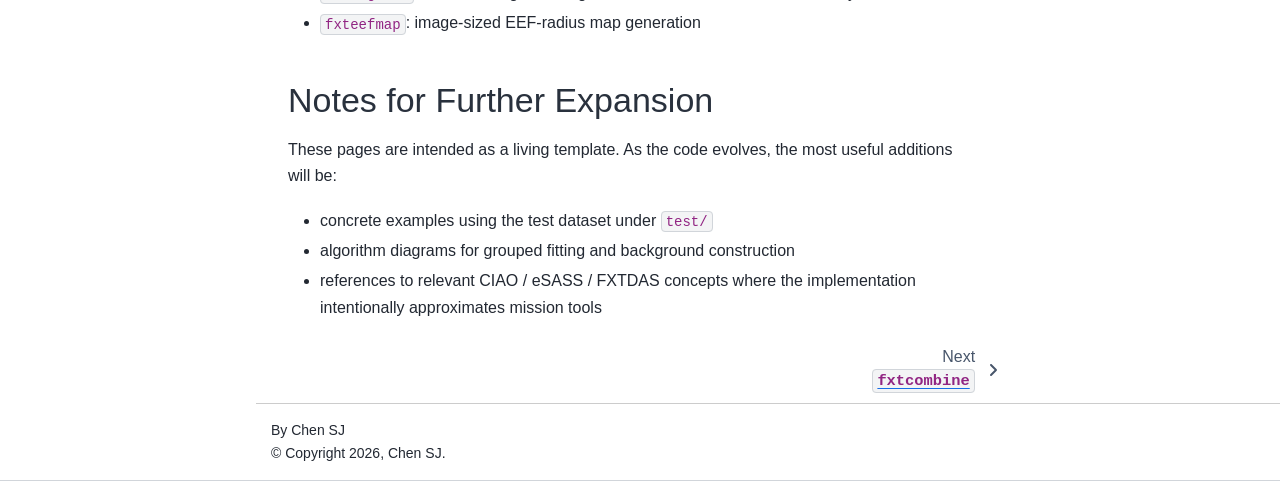
==== commit d07be598: "added robust bkg threshold method" ====
--- a/docs/_build/html/index.html
+++ b/docs/_build/html/index.html
@@ -142,6 +142,7 @@
         <p aria-level="2" class="caption" role="heading"><span class="caption-text">Tasks</span></p>
 <ul class="nav bd-sidenav">
 <li class="toctree-l1"><a class="reference internal" href="fxtcombine.html"><code class="docutils literal notranslate"><span class="pre">fxtcombine</span></code></a></li>
+<li class="toctree-l1"><a class="reference internal" href="fxtbkgoptrate.html"><code class="docutils literal notranslate"><span class="pre">fxtbkgoptrate</span></code></a></li>
 <li class="toctree-l1"><a class="reference internal" href="fxtsrcdet.html"><code class="docutils literal notranslate"><span class="pre">fxtsrcdet</span></code></a></li>
 <li class="toctree-l1"><a class="reference internal" href="fxtregions.html"><code class="docutils literal notranslate"><span class="pre">fxtregions</span></code></a></li>
 <li class="toctree-l1"><a class="reference internal" href="fxteefmap.html"><code class="docutils literal notranslate"><span class="pre">fxteefmap</span></code></a></li>
@@ -322,6 +323,13 @@
 <li class="toctree-l2"><a class="reference internal" href="fxtcombine.html#suggested-future-additions">Suggested Future Additions</a></li>
 </ul>
 </li>
+<li class="toctree-l1"><a class="reference internal" href="fxtbkgoptrate.html"><code class="docutils literal notranslate"><span class="pre">fxtbkgoptrate</span></code></a><ul>
+<li class="toctree-l2"><a class="reference internal" href="fxtbkgoptrate.html#what-it-does">What It Does</a></li>
+<li class="toctree-l2"><a class="reference internal" href="fxtbkgoptrate.html#basic-usage">Basic Usage</a></li>
+<li class="toctree-l2"><a class="reference internal" href="fxtbkgoptrate.html#main-inputs-and-outputs">Main Inputs and Outputs</a></li>
+<li class="toctree-l2"><a class="reference internal" href="fxtbkgoptrate.html#notes">Notes</a></li>
+</ul>
+</li>
 <li class="toctree-l1"><a class="reference internal" href="fxtsrcdet.html"><code class="docutils literal notranslate"><span class="pre">fxtsrcdet</span></code></a><ul>
 <li class="toctree-l2"><a class="reference internal" href="fxtsrcdet.html#what-it-does">What It Does</a></li>
 <li class="toctree-l2"><a class="reference internal" href="fxtsrcdet.html#basic-usage">Basic Usage</a></li>
@@ -329,7 +337,6 @@
 <li class="toctree-l2"><a class="reference internal" href="fxtsrcdet.html#detailed-algorithm-and-how-it-works">Detailed Algorithm and How It Works</a></li>
 <li class="toctree-l2"><a class="reference internal" href="fxtsrcdet.html#tunable-parameters-and-heuristic-constants">Tunable Parameters and Heuristic Constants</a></li>
 <li class="toctree-l2"><a class="reference internal" href="fxtsrcdet.html#trouble-shooting-and-faq">Trouble shooting, and FAQ</a></li>
-<li class="toctree-l2"><a class="reference internal" href="fxtsrcdet.html#suggested-future-additions">Suggested Future Additions</a></li>
 </ul>
 </li>
 <li class="toctree-l1"><a class="reference internal" href="fxtregions.html"><code class="docutils literal notranslate"><span class="pre">fxtregions</span></code></a><ul>
@@ -352,9 +359,10 @@
 </div>
 <section id="scope">
 <h2>Scope<a class="headerlink" href="#scope" title="Link to this heading">#</a></h2>
-<p>The current toolkit contains four user-facing tasks:</p>
+<p>The current toolkit contains five user-facing tasks:</p>
 <ul class="simple">
 <li><p><code class="docutils literal notranslate"><span class="pre">fxtcombine</span></code>: multi-epoch stacking and spectral combination</p></li>
+<li><p><code class="docutils literal notranslate"><span class="pre">fxtbkgoptrate</span></code>: optimum-threshold flare/background screening on one light curve</p></li>
 <li><p><code class="docutils literal notranslate"><span class="pre">fxtsrcdet</span></code>: wavelet-style source detection and catalog construction</p></li>
 <li><p><code class="docutils literal notranslate"><span class="pre">fxtregions</span></code>: source/background region construction for downstream analysis</p></li>
 <li><p><code class="docutils literal notranslate"><span class="pre">fxteefmap</span></code>: image-sized EEF-radius map generation</p></li>
